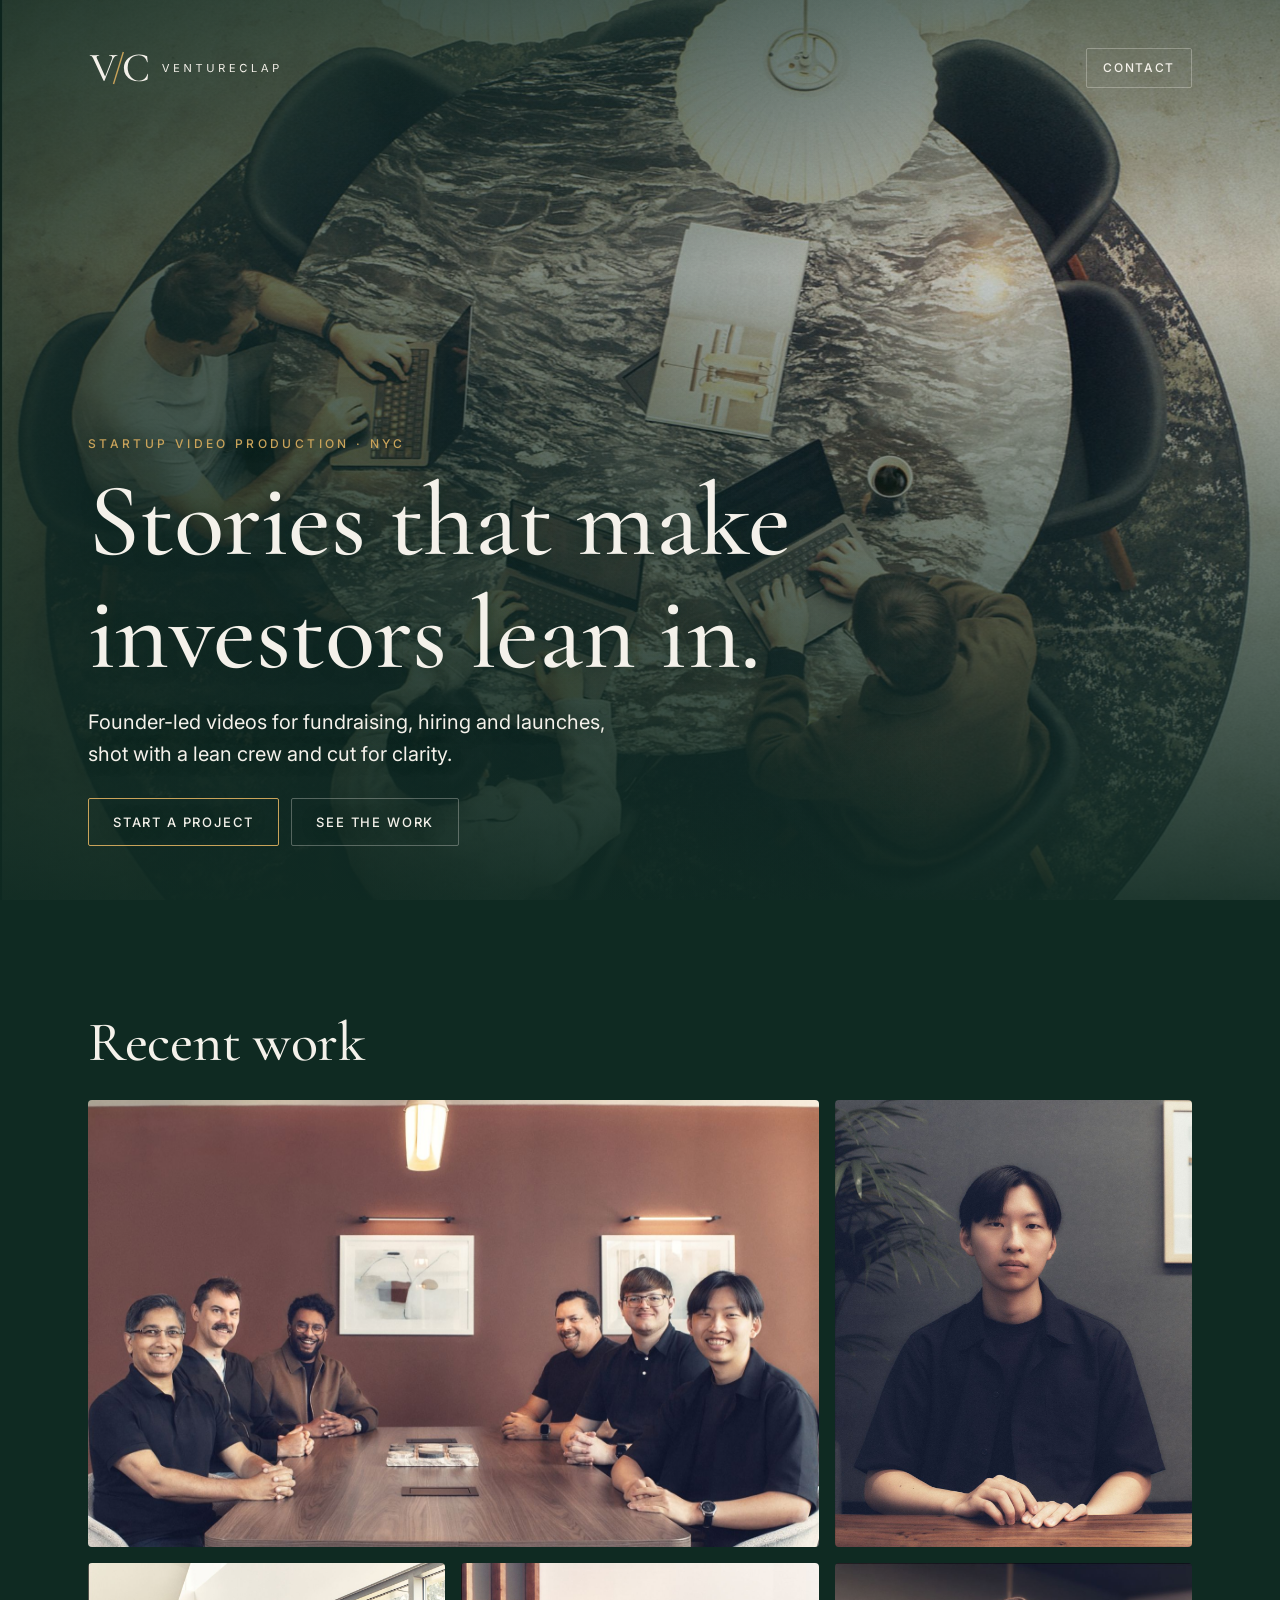
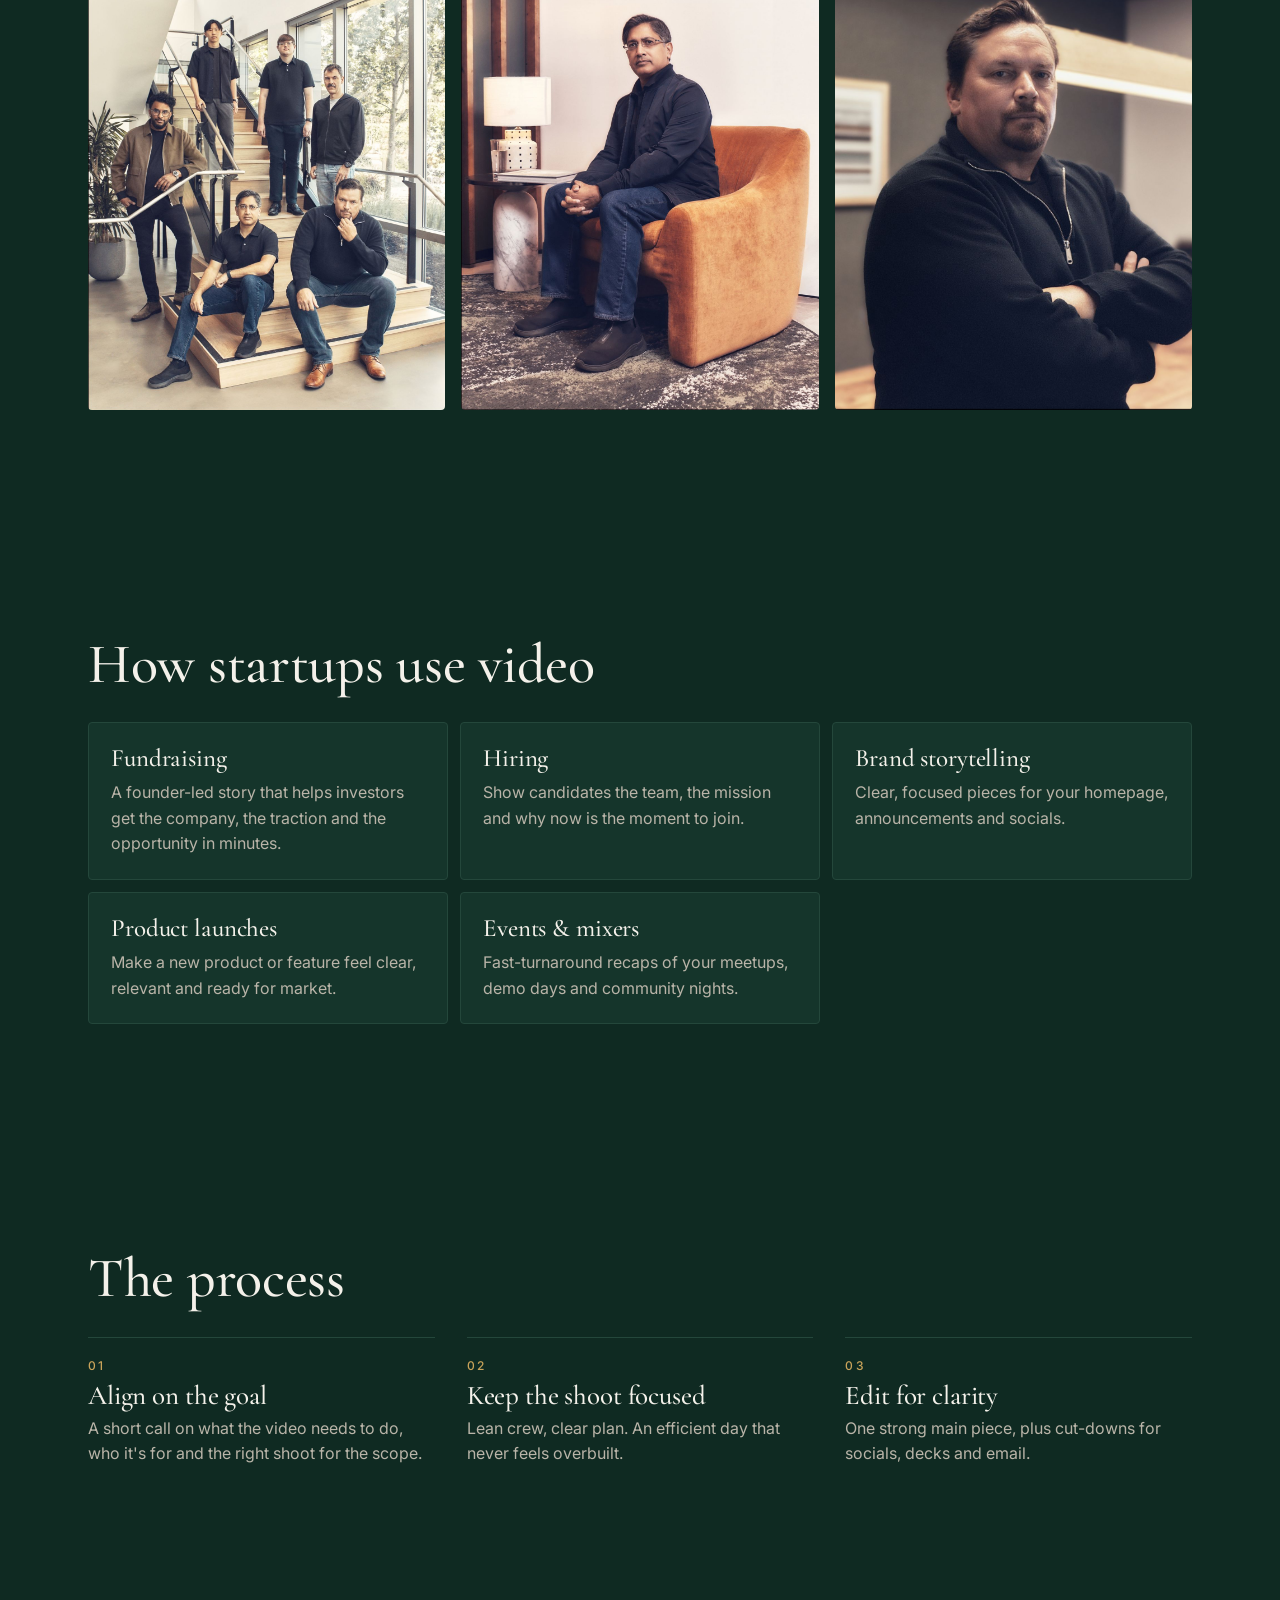
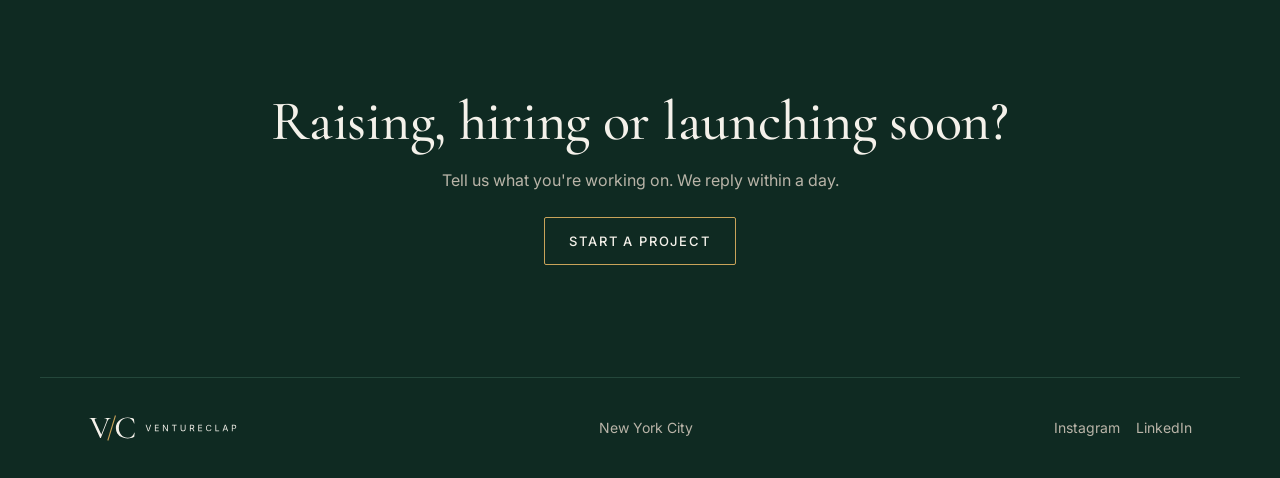
==== index.html @ f648f957 "Fill gallery with five photos in an editorial grid - Web-sized copies (work-01..05, 150-280 KB) from" ====
<!doctype html>
<html lang="en">
<head>
  <meta charset="utf-8">
  <meta name="viewport" content="width=device-width, initial-scale=1, viewport-fit=cover">
  <title>VentureClap | Startup Video Production in NYC</title>
  <!-- EDIT: one-sentence description used by Google and link previews -->
  <meta name="description" content="Lean, founder-led video production for startups: fundraising, hiring, launches and brand stories. Shot in NYC.">
  <meta name="theme-color" content="#0F2A22">

  <!-- Link previews (iMessage, WhatsApp, LinkedIn, X). og:image must be an absolute URL once deployed. -->
  <meta property="og:type" content="website">
  <meta property="og:title" content="VentureClap | Startup Video Production">
  <meta property="og:description" content="Founder-led videos for fundraising, hiring and launches. Shot lean in NYC.">
  <meta property="og:image" content="assets/og.jpg"><!-- EDIT: https://<username>.github.io/<repo>/assets/og.jpg -->
  <meta property="og:image:width" content="1200">
  <meta property="og:image:height" content="630">
  <meta name="twitter:card" content="summary_large_image">

  <link rel="icon" type="image/svg+xml" href="assets/favicon.svg">
  <link rel="icon" type="image/png" sizes="32x32" href="assets/favicon-32.png">
  <link rel="apple-touch-icon" href="assets/apple-touch-icon.png">
  <link rel="preconnect" href="https://fonts.googleapis.com">
  <link rel="preconnect" href="https://fonts.gstatic.com" crossorigin>
  <link href="https://fonts.googleapis.com/css2?family=Cormorant+Garamond:ital,wght@0,500;1,500&family=Inter:wght@400;500&display=swap" rel="stylesheet">
  <link rel="stylesheet" href="styles.css?v=9">
</head>
<body>
  <a class="skip" href="#work">Skip to work</a>

  <!-- HERO: full-bleed photo (assets/hero-1000.jpg for phones, hero-2000.jpg for larger screens) -->
  <header class="hero">
    <img class="hero-img" src="assets/hero-2000.jpg" srcset="assets/hero-1000.jpg 1000w, assets/hero-2000.jpg 2000w" sizes="100vw" width="2000" height="2498" alt="Overhead view of a startup team working around a marble table" fetchpriority="high">
    <div class="hero-shade" aria-hidden="true"></div>

    <nav class="topbar">
      <a class="brand" href="#" aria-label="VentureClap home">
        <img src="assets/logo.svg" alt="VentureClap" class="logo" height="36">
      </a>
      <a class="btn btn-ghost" href="#contact">Contact</a>
    </nav>

    <div class="hero-copy">
      <p class="eyebrow">Startup video production · NYC</p>
      <!-- EDIT: headline + subline -->
      <h1>Stories that make investors lean in.</h1>
      <p class="lede">Founder-led videos for fundraising, hiring and launches, shot with a lean crew and cut for clarity.</p>
      <div class="hero-ctas">
        <a class="btn btn-primary" href="mailto:hello@ventureclap.com?subject=Project%20inquiry">Start a project</a><!-- EDIT: email -->
        <a class="btn btn-ghost" href="#work">See the work</a>
      </div>
    </div>
  </header>

  <main>
    <!-- RECENT WORK: photos only. Add a photo = copy one <button> line and change the filename.
         Add class "wide" to a landscape photo to span two columns on larger screens. -->
    <section id="work" class="section">
      <h2>Recent work</h2>
      <div class="gallery">
        <button class="shot wide"><img src="assets/work-01.jpg" width="1600" height="1284" alt="Startup team seated around a conference table" loading="lazy"></button>
        <button class="shot"><img src="assets/work-02.jpg" width="1277" height="1600" alt="Portrait of a young engineer seated at a desk" loading="lazy"></button>
        <button class="shot"><img src="assets/work-03.jpg" width="1275" height="1600" alt="Team posed on an office staircase" loading="lazy"></button>
        <button class="shot"><img src="assets/work-05.jpg" width="1277" height="1600" alt="Executive seated in an orange armchair" loading="lazy"></button>
        <button class="shot"><img src="assets/work-04.jpg" width="1600" height="1287" alt="Portrait of a founder with arms crossed" loading="lazy"></button>
      </div>
    </section>

    <section class="section">
      <h2>How startups use video</h2>
      <div class="cards">
        <article class="card"><h3>Fundraising</h3><p>A founder-led story that helps investors get the company, the traction and the opportunity in minutes.</p></article>
        <article class="card"><h3>Hiring</h3><p>Show candidates the team, the mission and why now is the moment to join.</p></article>
        <article class="card"><h3>Brand storytelling</h3><p>Clear, focused pieces for your homepage, announcements and socials.</p></article>
        <article class="card"><h3>Product launches</h3><p>Make a new product or feature feel clear, relevant and ready for market.</p></article>
        <article class="card"><h3>Events &amp; mixers</h3><p>Fast-turnaround recaps of your meetups, demo days and community nights.</p></article>
      </div>
    </section>

    <section class="section">
      <h2>The process</h2>
      <ol class="steps">
        <li><h3>Align on the goal</h3><p>A short call on what the video needs to do, who it's for and the right shoot for the scope.</p></li>
        <li><h3>Keep the shoot focused</h3><p>Lean crew, clear plan. An efficient day that never feels overbuilt.</p></li>
        <li><h3>Edit for clarity</h3><p>One strong main piece, plus cut-downs for socials, decks and email.</p></li>
      </ol>
    </section>

    <section id="contact" class="section cta">
      <h2>Raising, hiring or launching soon?</h2>
      <p>Tell us what you're working on. We reply within a day.</p>
      <a class="btn btn-primary" href="mailto:hello@ventureclap.com?subject=Project%20inquiry">Start a project</a><!-- EDIT: email -->
    </section>
  </main>

  <footer class="footer">
    <img src="assets/logo.svg" alt="VentureClap" class="logo logo-sm" height="28">
    <span>New York City</span>
    <!-- EDIT: social links -->
    <span class="social">
      <a href="https://instagram.com/" rel="noopener">Instagram</a>
      <a href="https://linkedin.com/" rel="noopener">LinkedIn</a>
    </span>
  </footer>

  <!-- Lightbox -->
  <div class="lightbox" hidden role="dialog" aria-modal="true" aria-label="Photo viewer">
    <button class="lb-close" aria-label="Close">×</button>
    <button class="lb-prev" aria-label="Previous photo">‹</button>
    <img class="lb-img" alt="">
    <button class="lb-next" aria-label="Next photo">›</button>
  </div>

  <script src="script.js?v=7" defer></script>
</body>
</html>
---- styles.css ----
/* Brand tokens: change these to rebrand */
:root {
  --bg: #0F2A22;         /* forest */
  --surface: #15352B;
  --line: #24473B;
  --text: #F4F1EA;       /* ivory */
  --muted: #B9B4A8;
  --accent: #C9A35A;     /* brass */
  --accent-ink: #0F2A22;
  --black: #0B0B0D;
  --radius: 4px;
  --gutter: 16px;
  --font-head: "Cormorant Garamond", Georgia, "Times New Roman", serif;
  --font-body: "Inter", system-ui, -apple-system, "Segoe UI", sans-serif;
}

*, *::before, *::after { box-sizing: border-box; }
html { scroll-behavior: smooth; }
body {
  margin: 0;
  background: var(--bg);
  color: var(--text);
  font: 400 16px/1.6 var(--font-body);
  -webkit-font-smoothing: antialiased;
  overflow-x: hidden;
}
img { display: block; max-width: 100%; }
h1, h2, h3 { font-family: var(--font-head); font-weight: 500; line-height: 1.08; margin: 0; letter-spacing: -0.005em; }
a { color: inherit; }

.skip { position: absolute; left: -999px; top: 8px; background: var(--accent); color: var(--accent-ink); padding: 8px 12px; z-index: 100; border-radius: 8px; }
.skip:focus { left: 8px; }

/* Buttons */
.btn {
  display: inline-flex; align-items: center; justify-content: center;
  min-height: 48px; padding: 0 24px; border-radius: 2px;
  font-weight: 500; font-size: 13px; letter-spacing: .14em; text-transform: uppercase; text-decoration: none; transition: transform .15s, background .2s, color .2s;
}
.btn:active { transform: scale(.97); }
.btn-primary { border: 1px solid var(--accent); color: var(--text); }
.btn-primary:hover { background: var(--accent); color: var(--accent-ink); }
.btn-ghost { border: 1px solid rgba(244,241,234,.3); color: var(--text); }
.btn-ghost:hover { background: rgba(244,241,234,.08); }

/* Logo */
.logo { height: 36px; width: auto; }
.logo-sm { height: 28px; }

/* Hero: full-bleed photo */
.hero {
  position: relative; min-height: 100vh; min-height: 100svh;
  display: flex; flex-direction: column; justify-content: space-between; gap: 40px;
  padding: max(var(--gutter), env(safe-area-inset-top)) var(--gutter) clamp(32px, 6svh, 72px);
  /* Fallback if hero.jpg is missing */
  background: radial-gradient(120% 80% at 70% 20%, #1d4a3b 0%, #12302700 60%), var(--bg);
  isolation: isolate;
}
.hero-img { position: absolute; inset: 0; width: 100%; height: 100%; object-fit: cover; object-position: center; z-index: -2; }
.hero-shade {
  position: absolute; inset: 0; z-index: -1;
  background:
    linear-gradient(90deg, rgba(15,42,34,.7) 0%, rgba(15,42,34,.35) 45%, rgba(15,42,34,0) 75%),
    linear-gradient(180deg, rgba(15,42,34,.6) 0%, rgba(15,42,34,.15) 30%, rgba(15,42,34,.55) 60%, rgba(15,42,34,.92) 100%);
}
.hero-copy { text-shadow: 0 1px 14px rgba(15,42,34,.7); }
/* Hero content lines up with the 1200px column used by the sections below */
.topbar, .hero-copy { width: 100%; max-width: calc(1200px - 2 * var(--gutter)); margin-inline: auto; }
.topbar { display: flex; align-items: center; justify-content: space-between; gap: 12px; }
.topbar .btn { min-height: 40px; padding: 0 16px; font-size: 12px; }
.brand { display: flex; align-items: center; gap: 10px; text-decoration: none; }
.eyebrow { text-transform: uppercase; letter-spacing: .28em; font-size: 12px; font-weight: 500; color: var(--accent); margin: 0 0 12px; }
/* Sized by width AND height so short landscape screens don't get a giant headline */
.hero h1 { font-size: clamp(40px, min(12vw, 12svh), 104px); max-width: 9.5em; }
.lede { font-size: clamp(16px, 2.4vw, 20px); color: var(--text); margin: 16px 0 28px; max-width: 560px; }

/* Phones held sideways and other short screens */
@media (max-height: 520px) and (orientation: landscape) {
  .hero { gap: 24px; }
  .lede { margin: 10px 0 18px; max-width: 480px; }
  .btn { min-height: 44px; }
}
.hero-ctas { display: flex; flex-wrap: wrap; gap: 12px; }

/* Sections */
.section { padding: 72px var(--gutter); max-width: 1200px; margin: 0 auto; }
.section h2 { font-size: clamp(34px, 7vw, 56px); margin-bottom: 28px; }

/* Gallery: editorial grid. Phones show photos at their own shape; wider screens
   crop to tidy rows (portrait tiles 4:5, .wide tiles span two columns at 8:5). */
.gallery { display: grid; grid-template-columns: 1fr; gap: 12px; }
.shot {
  position: relative; display: block; width: 100%; margin: 0; padding: 0; border: 0; cursor: zoom-in;
  background: var(--surface); border-radius: var(--radius); overflow: hidden;
}
.shot img { width: 100%; height: auto; transition: transform .6s ease; }
.shot:hover img { transform: scale(1.03); }
.shot:focus-visible { outline: 2px solid var(--accent); outline-offset: 2px; }
/* Placeholder tile when the photo file is not there yet */
.shot.missing { aspect-ratio: 4 / 5; background: linear-gradient(135deg, #1b4236, var(--surface) 60%); cursor: default; }
.shot.missing img { display: none; }

/* Cards */
.cards { display: grid; gap: 12px; grid-template-columns: 1fr; }
.card { background: var(--surface); border: 1px solid var(--line); border-radius: var(--radius); padding: 22px; }
.card h3 { font-size: 25px; margin-bottom: 8px; }
.card p, .steps p { color: var(--muted); margin: 0; }

/* Steps */
.steps { list-style: none; padding: 0; margin: 0; display: grid; gap: 12px; counter-reset: step; }
.steps li { counter-increment: step; border-top: 1px solid var(--line); padding: 20px 0 0; }
.steps li::before { content: "0" counter(step); display: block; font: 500 12px var(--font-body); letter-spacing: .2em; color: var(--accent); margin-bottom: 8px; }
.steps h3 { font-size: 27px; margin-bottom: 6px; }

/* CTA */
.cta { text-align: center; }
.cta p { color: var(--muted); margin: -12px 0 24px; }

/* Footer */
.footer {
  display: flex; flex-wrap: wrap; gap: 12px 24px; align-items: center; justify-content: space-between;
  padding: 28px var(--gutter) max(28px, env(safe-area-inset-bottom)); border-top: 1px solid var(--line);
  color: var(--muted); font-size: 14px; max-width: 1200px; margin: 0 auto;
}
.social { display: flex; gap: 16px; }
.social a { text-decoration: none; min-height: 44px; display: inline-flex; align-items: center; }
.social a:hover { color: var(--text); }

/* Lightbox */
.lightbox {
  position: fixed; inset: 0; z-index: 50; background: rgba(8,8,10,.95);
  display: flex; align-items: center; justify-content: center; padding: 56px 8px;
  touch-action: pan-y;
}
.lightbox[hidden] { display: none; }
.lb-img { max-width: 100%; max-height: 100%; object-fit: contain; border-radius: 8px; user-select: none; }
.lightbox button {
  position: absolute; width: 48px; height: 48px; border: 0; border-radius: 50%;
  background: rgba(255,255,255,.1); color: #fff; font-size: 28px; line-height: 1; cursor: pointer;
}
.lightbox button:hover { background: rgba(255,255,255,.2); }
.lb-close { top: 12px; right: 12px; }
.lb-prev { left: 12px; top: 50%; transform: translateY(-50%); }
.lb-next { right: 12px; top: 50%; transform: translateY(-50%); }
@media (max-width: 599px) { .lb-prev, .lb-next { display: none; } } /* swipe on phones */

/* Tablet / desktop */
@media (min-width: 600px) {
  :root { --gutter: 32px; }
  .gallery { grid-template-columns: repeat(2, 1fr); }
  .shot { aspect-ratio: 4 / 5; }
  .shot.wide { grid-column: span 2; aspect-ratio: 8 / 5; }
  .shot img { height: 100%; object-fit: cover; }
  .cards { grid-template-columns: repeat(2, 1fr); }
}
@media (min-width: 960px) {
  :root { --gutter: 48px; }
  .gallery { grid-template-columns: repeat(3, 1fr); gap: 16px; }
  /* Wide tiles take their height from the portrait next to them, so rows line up exactly */
  .shot.wide { aspect-ratio: auto; }
  .shot.wide img { position: absolute; inset: 0; }
  .cards { grid-template-columns: repeat(3, 1fr); }
  .steps { grid-template-columns: repeat(3, 1fr); gap: 32px; }
  .section { padding: 112px var(--gutter); }
}

@media (prefers-reduced-motion: reduce) {
  html { scroll-behavior: auto; }
  * { transition: none !important; }
}
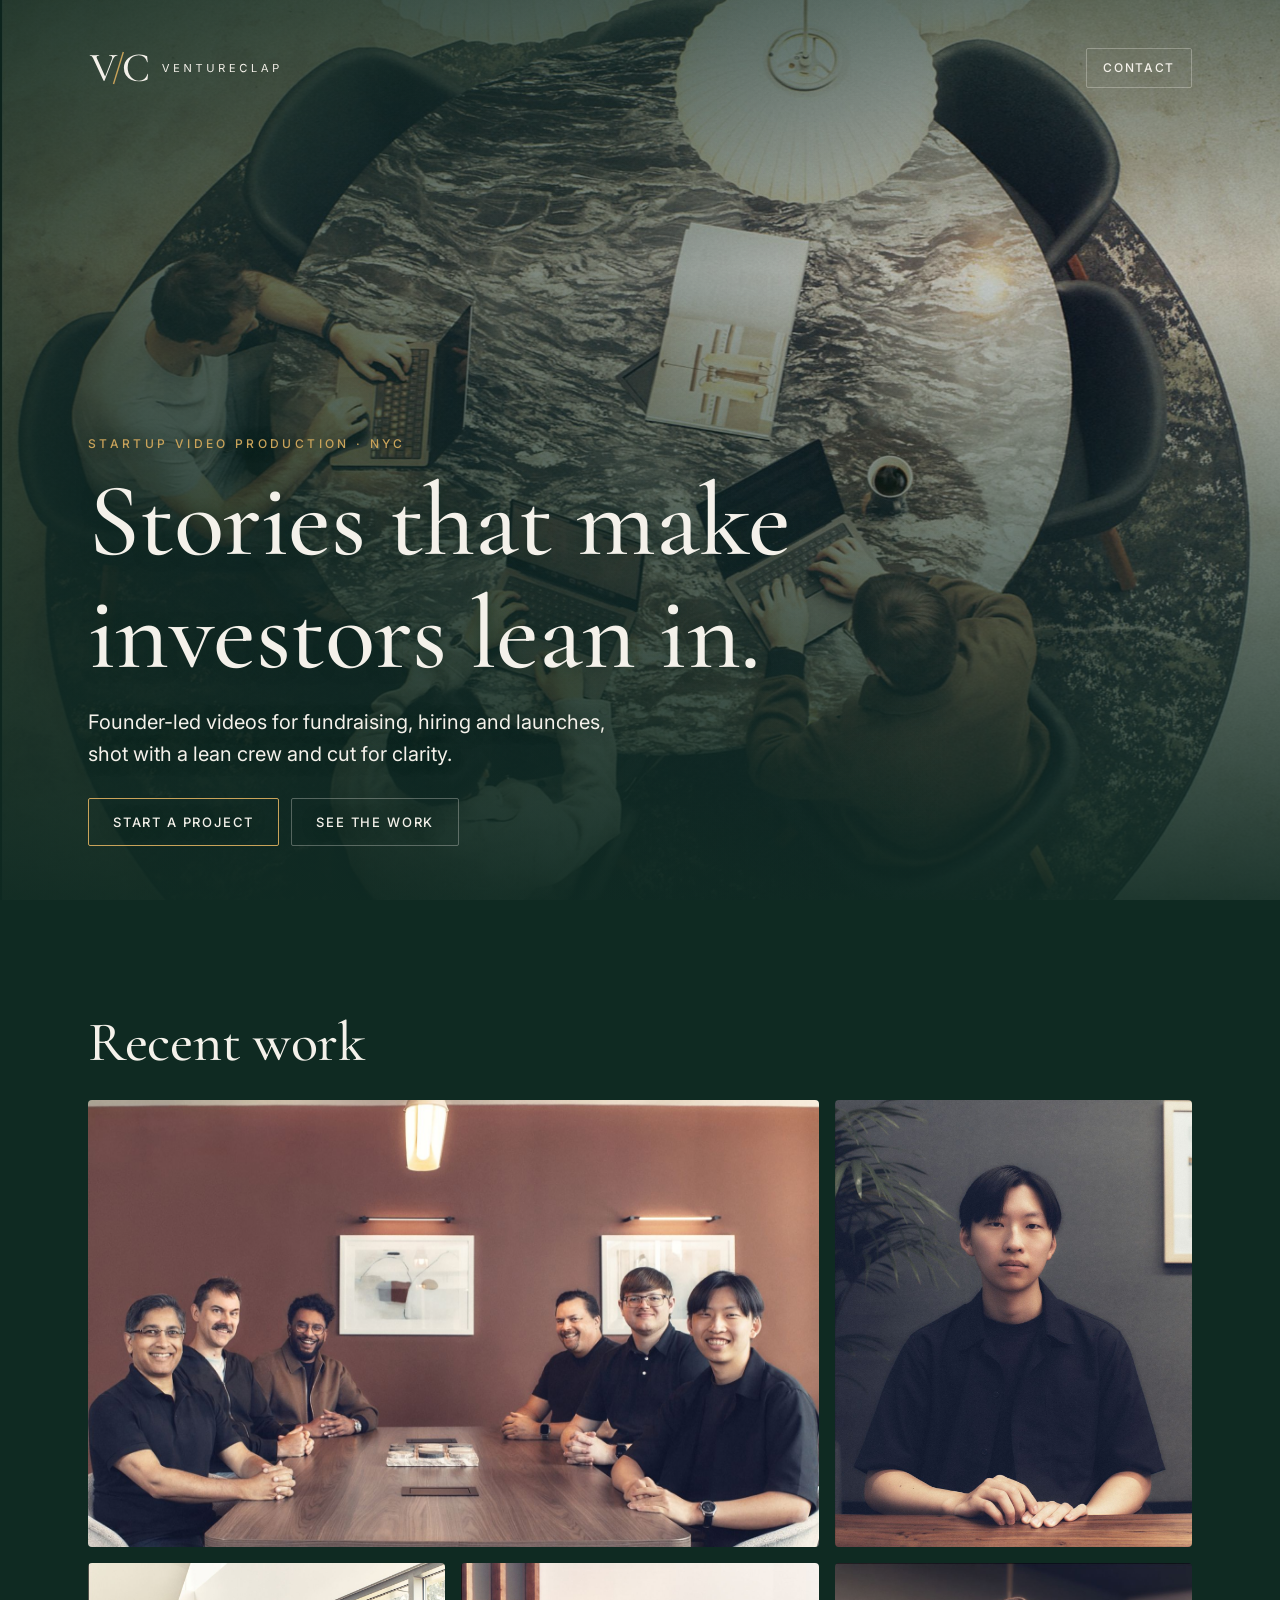
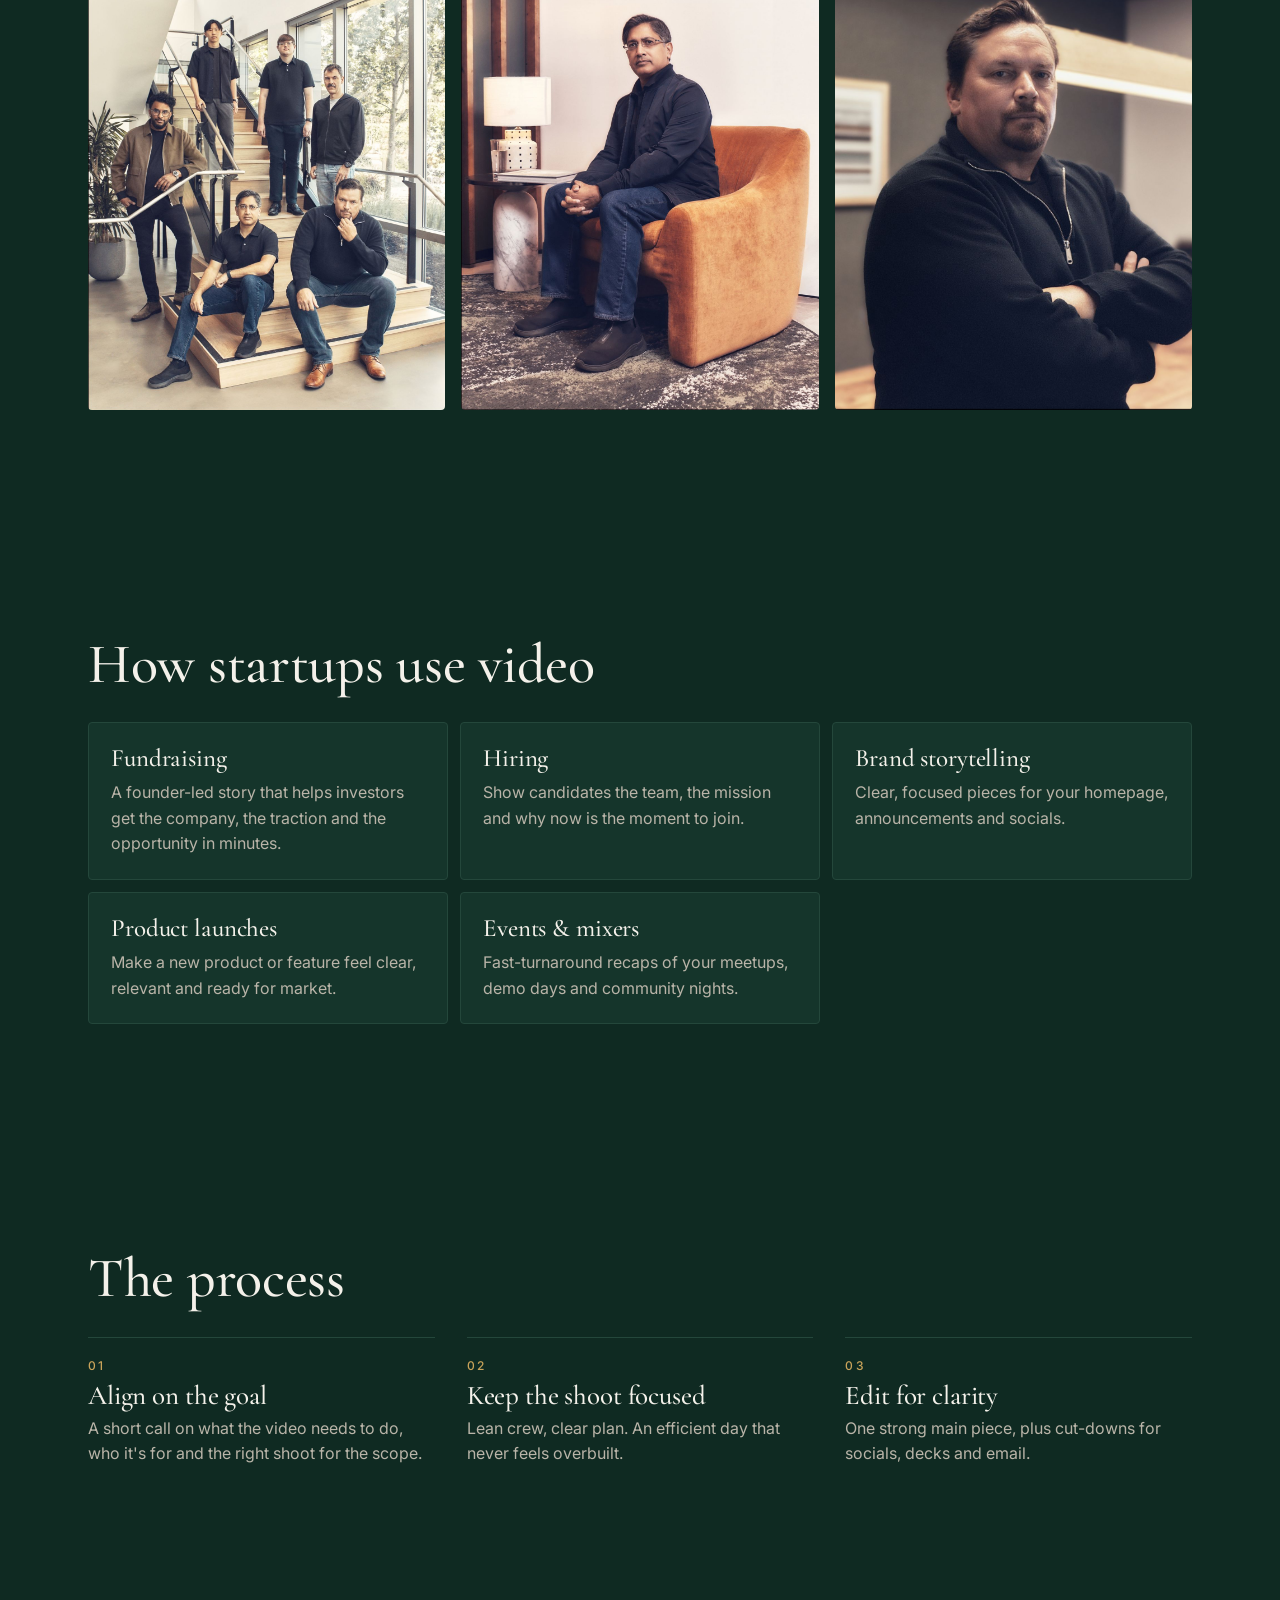
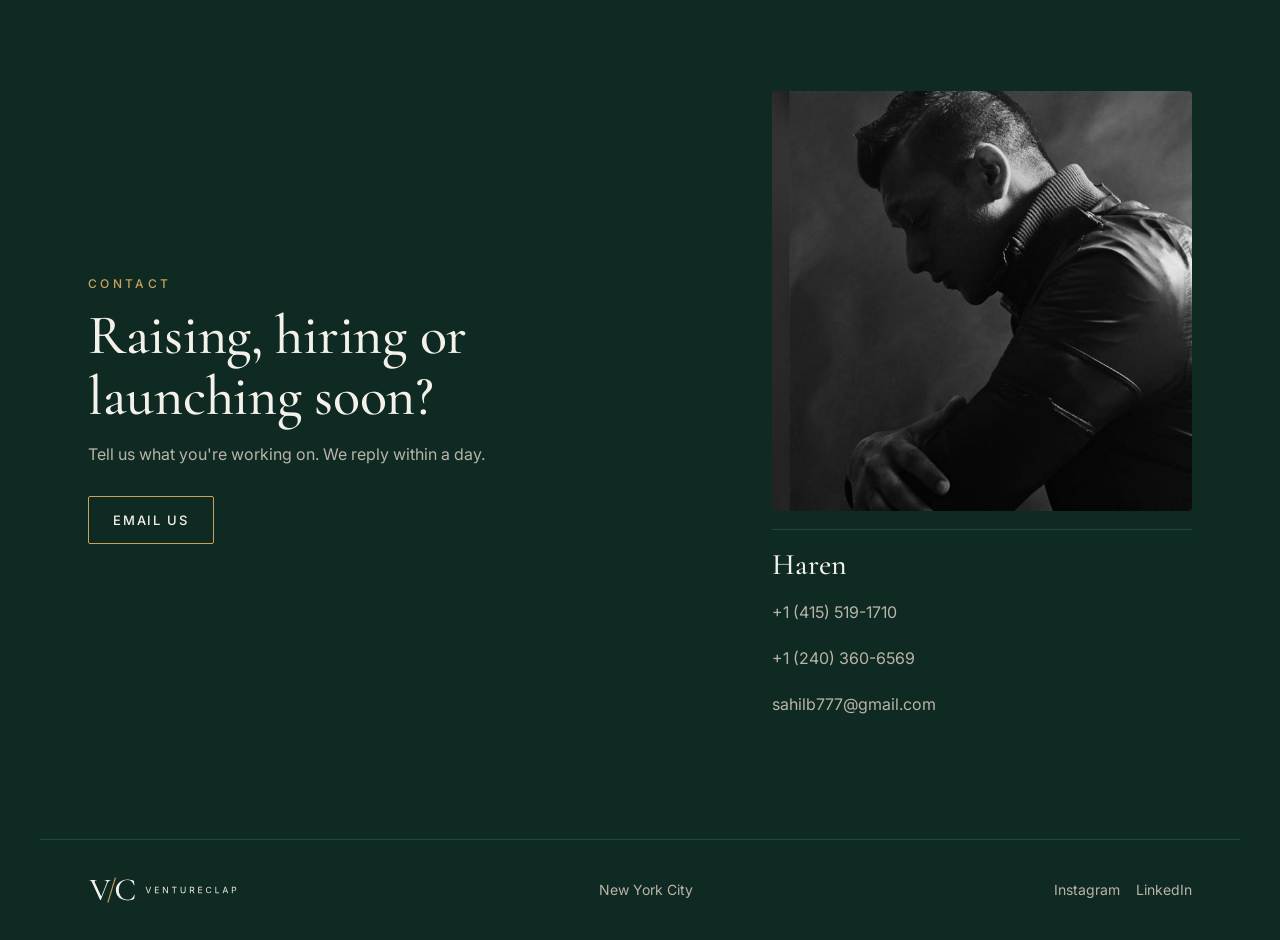
==== commit d8e1f18d: "Contact section: Haren's portrait, phone numbers and email Co-Authored-By: Claude Opus 5.5 <noreply@" ====
--- a/index.html
+++ b/index.html
@@ -23,7 +23,7 @@
   <link rel="preconnect" href="https://fonts.googleapis.com">
   <link rel="preconnect" href="https://fonts.gstatic.com" crossorigin>
   <link href="https://fonts.googleapis.com/css2?family=Cormorant+Garamond:ital,wght@0,500;1,500&family=Inter:wght@400;500&display=swap" rel="stylesheet">
-  <link rel="stylesheet" href="styles.css?v=9">
+  <link rel="stylesheet" href="styles.css?v=11">
 </head>
 <body>
   <a class="skip" href="#work">Skip to work</a>
@@ -46,7 +46,7 @@
       <h1>Stories that make investors lean in.</h1>
       <p class="lede">Founder-led videos for fundraising, hiring and launches, shot with a lean crew and cut for clarity.</p>
       <div class="hero-ctas">
-        <a class="btn btn-primary" href="mailto:hello@ventureclap.com?subject=Project%20inquiry">Start a project</a><!-- EDIT: email -->
+        <a class="btn btn-primary" href="#contact">Start a project</a>
         <a class="btn btn-ghost" href="#work">See the work</a>
       </div>
     </div>
@@ -86,10 +86,22 @@
       </ol>
     </section>
 
-    <section id="contact" class="section cta">
-      <h2>Raising, hiring or launching soon?</h2>
-      <p>Tell us what you're working on. We reply within a day.</p>
-      <a class="btn btn-primary" href="mailto:hello@ventureclap.com?subject=Project%20inquiry">Start a project</a><!-- EDIT: email -->
+    <section id="contact" class="section contact">
+      <div class="contact-copy">
+        <p class="eyebrow">Contact</p>
+        <h2>Raising, hiring or launching soon?</h2>
+        <p>Tell us what you're working on. We reply within a day.</p>
+        <a class="btn btn-primary" href="mailto:sahilb777@gmail.com?subject=VentureClap%20project%20inquiry">Email us</a>
+      </div>
+      <figure class="contact-card">
+        <img src="assets/haren.jpg" width="640" height="641" alt="Black and white portrait of Haren" loading="lazy">
+        <figcaption>
+          <span class="contact-name">Haren</span>
+          <a href="tel:+14155191710">+1 (415) 519-1710</a>
+          <a href="tel:+12403606569">+1 (240) 360-6569</a>
+          <a href="mailto:sahilb777@gmail.com?subject=VentureClap%20project%20inquiry">sahilb777@gmail.com</a>
+        </figcaption>
+      </figure>
     </section>
   </main>
 
--- a/styles.css
+++ b/styles.css
@@ -112,9 +112,15 @@
 .steps li::before { content: "0" counter(step); display: block; font: 500 12px var(--font-body); letter-spacing: .2em; color: var(--accent); margin-bottom: 8px; }
 .steps h3 { font-size: 27px; margin-bottom: 6px; }
 
-/* CTA */
-.cta { text-align: center; }
-.cta p { color: var(--muted); margin: -12px 0 24px; }
+/* Contact */
+.contact { display: grid; gap: 40px; align-items: center; }
+.contact-copy > p:not(.eyebrow) { color: var(--muted); margin: -12px 0 28px; max-width: 420px; }
+.contact-card { margin: 0; max-width: 420px; width: 100%; }
+.contact-card img { width: 100%; height: auto; aspect-ratio: 1; object-fit: cover; border-radius: var(--radius); }
+.contact-card figcaption { display: flex; flex-direction: column; gap: 2px; padding-top: 18px; border-top: 1px solid var(--line); margin-top: 18px; }
+.contact-name { font: 500 30px/1.1 var(--font-head); margin-bottom: 8px; }
+.contact-card a { color: var(--muted); text-decoration: none; min-height: 44px; display: inline-flex; align-items: center; font-size: 16px; }
+.contact-card a:hover { color: var(--accent); }
 
 /* Footer */
 .footer {
@@ -161,6 +167,8 @@
   .shot.wide img { position: absolute; inset: 0; }
   .cards { grid-template-columns: repeat(3, 1fr); }
   .steps { grid-template-columns: repeat(3, 1fr); gap: 32px; }
+  .contact { grid-template-columns: 1.2fr 1fr; gap: 64px; }
+  .contact-card { justify-self: end; }
   .section { padding: 112px var(--gutter); }
 }
 
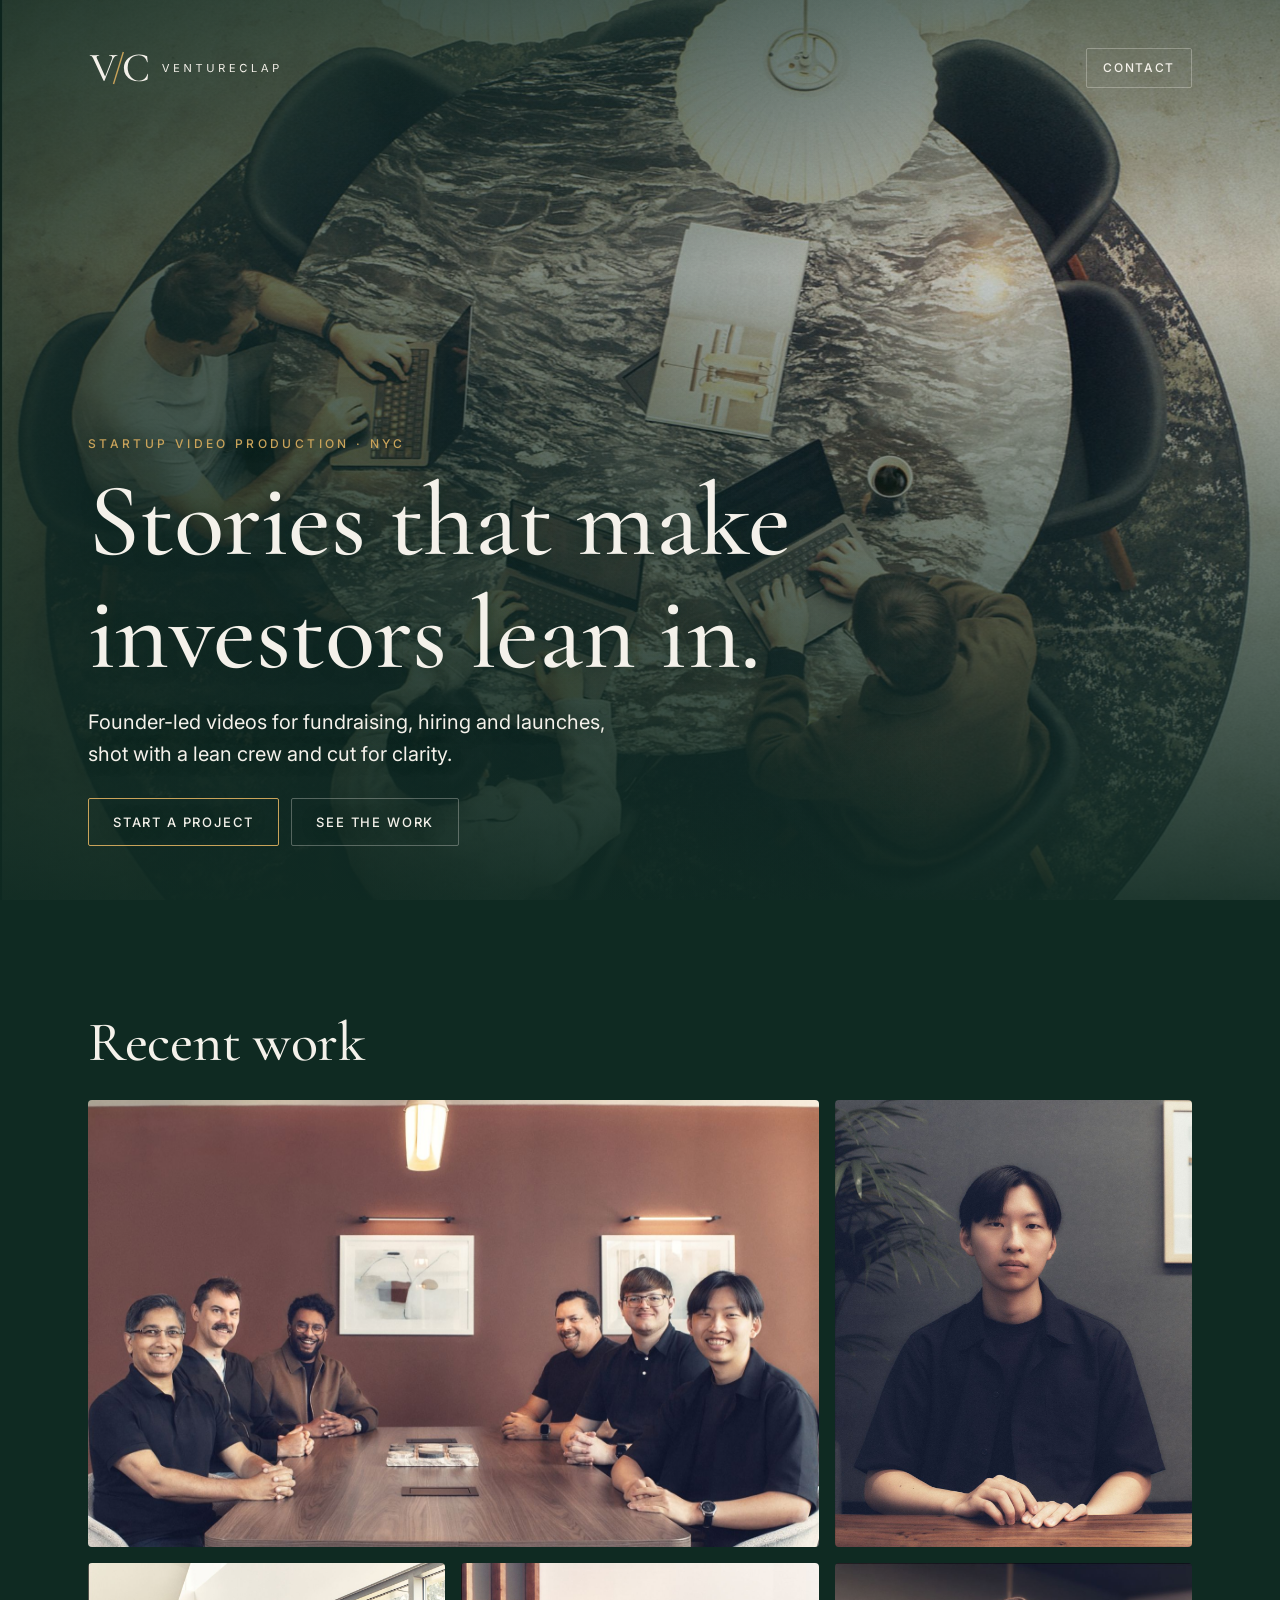
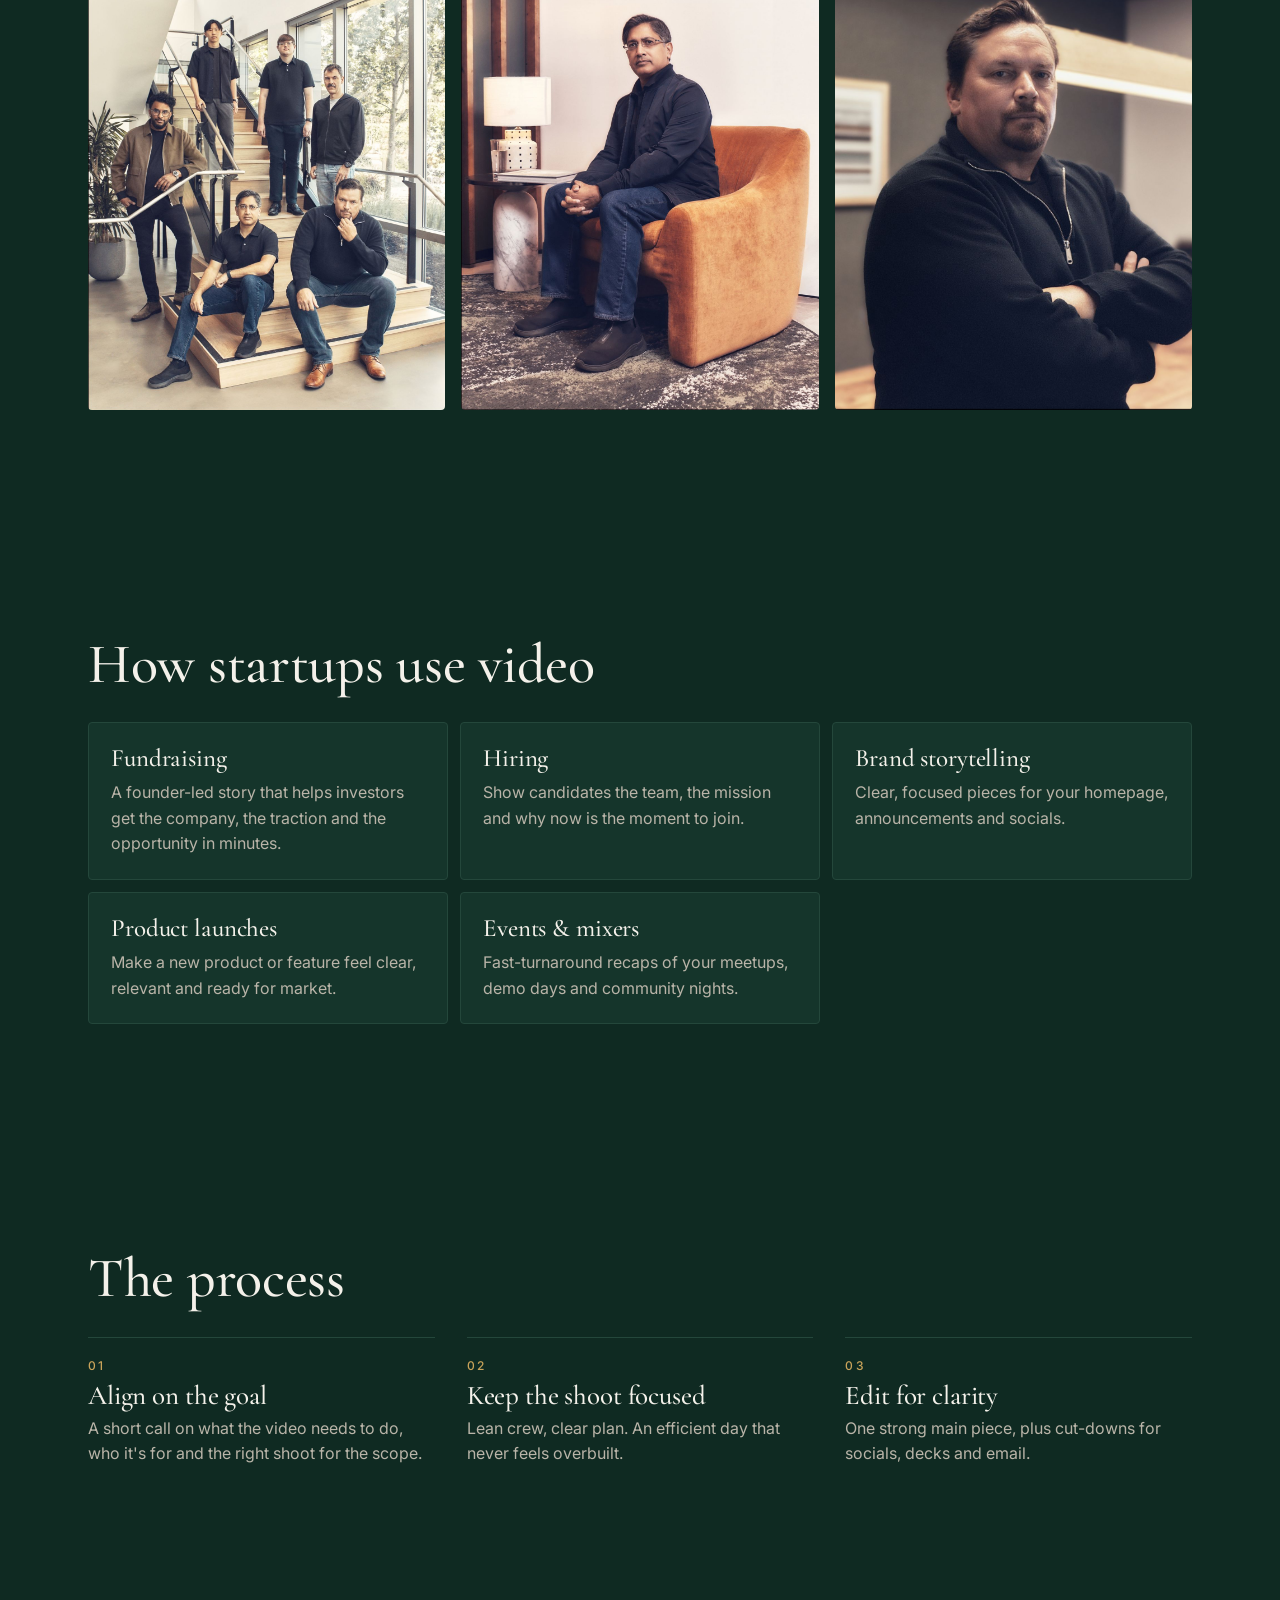
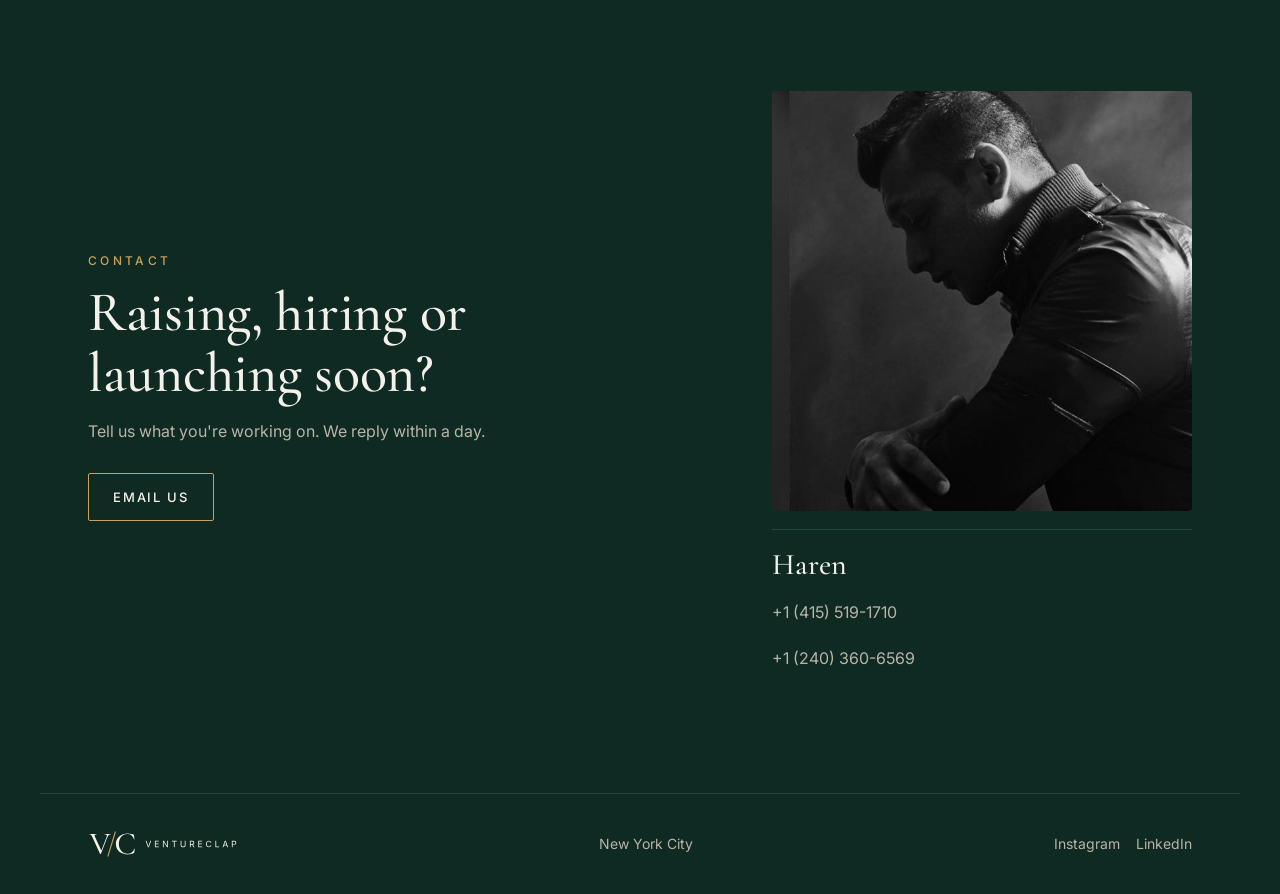
==== commit eaef70c6: "Contact card: remove email address under Haren's photo Co-Authored-By: Claude Opus 5.5 <noreply@anth" ====
--- a/index.html
+++ b/index.html
@@ -99,7 +99,6 @@
           <span class="contact-name">Haren</span>
           <a href="tel:+14155191710">+1 (415) 519-1710</a>
           <a href="tel:+12403606569">+1 (240) 360-6569</a>
-          <a href="mailto:sahilb777@gmail.com?subject=VentureClap%20project%20inquiry">sahilb777@gmail.com</a>
         </figcaption>
       </figure>
     </section>
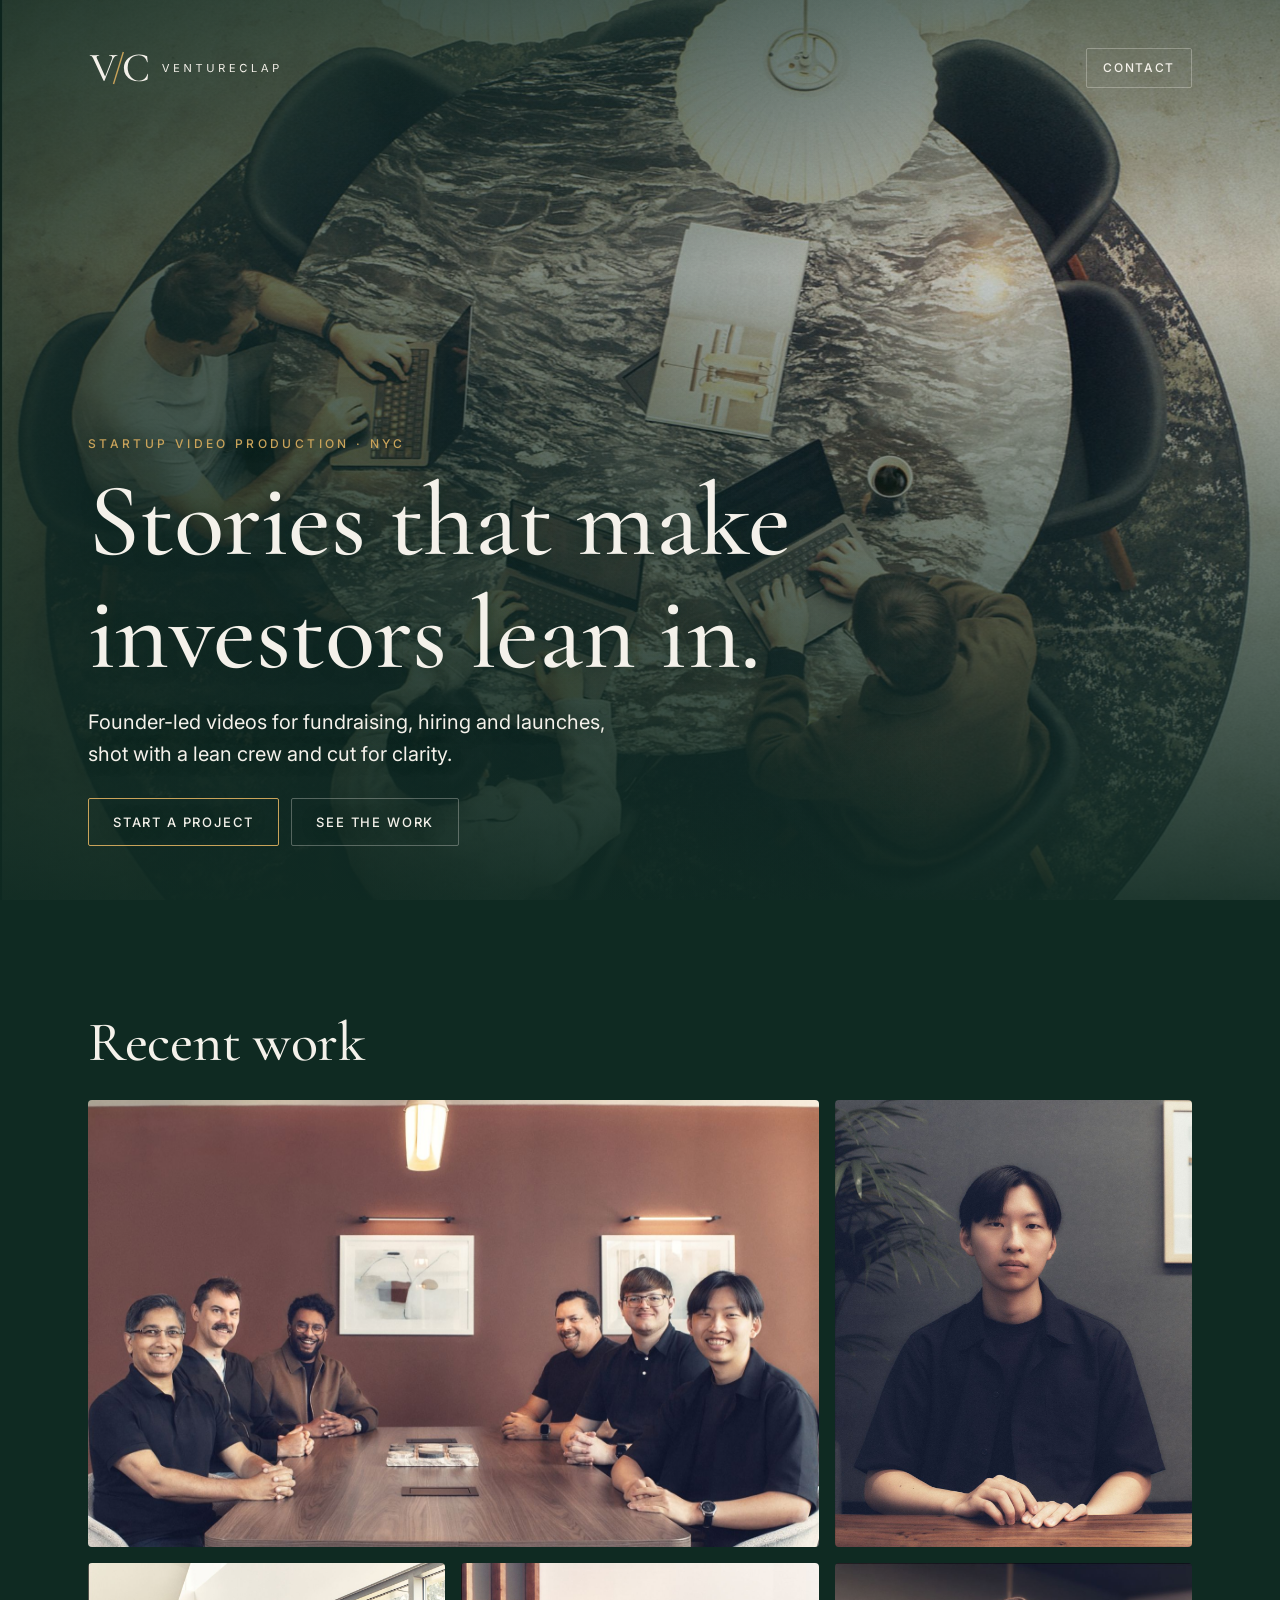
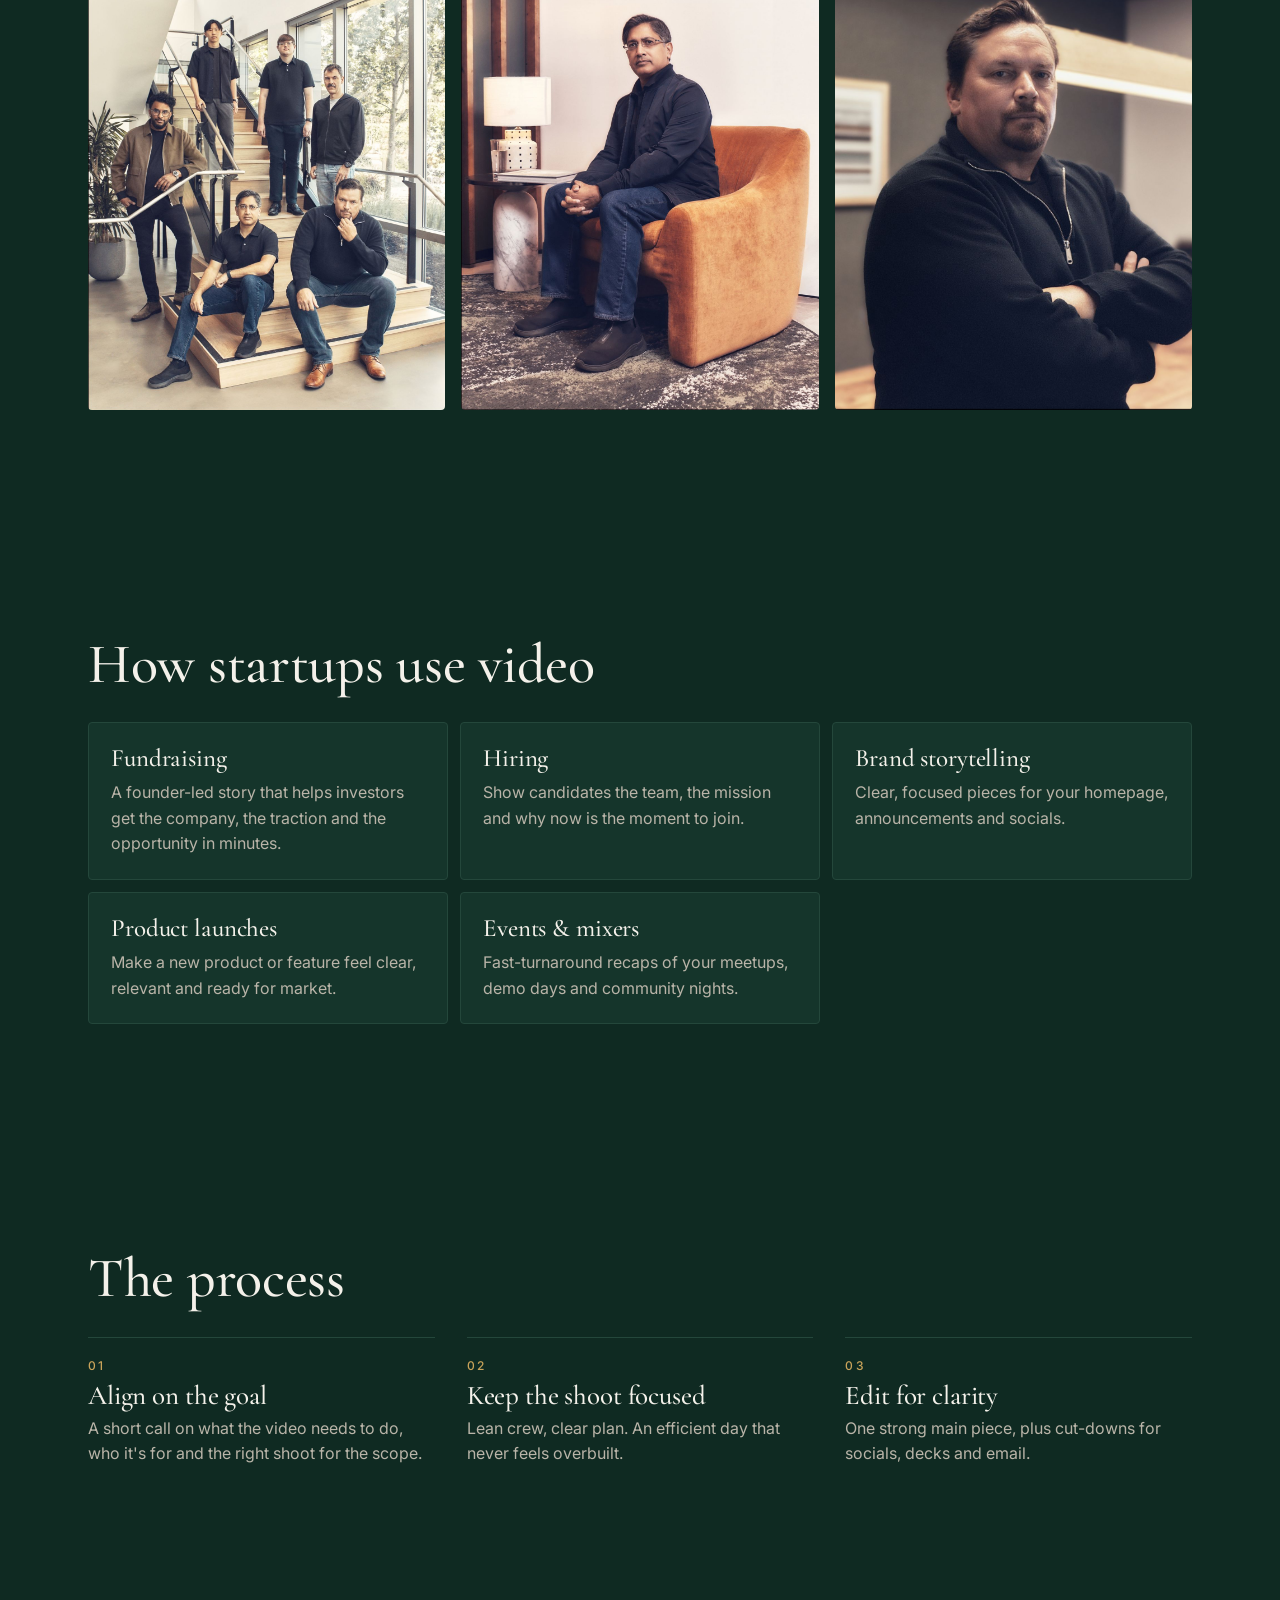
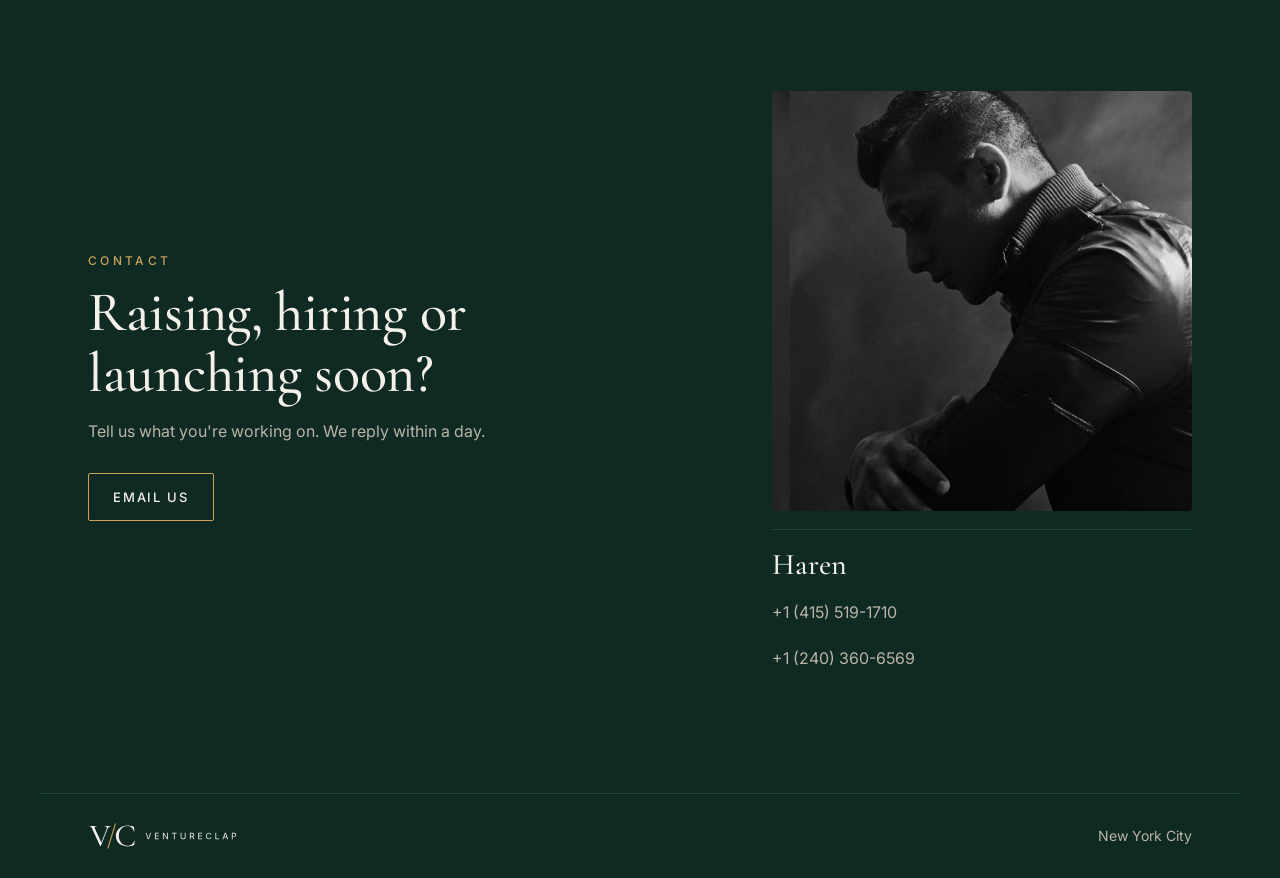
==== commit 3bd269a9: "Footer: remove Instagram and LinkedIn links Co-Authored-By: Claude Opus 5.5 <noreply@anthropic.com>" ====
--- a/index.html
+++ b/index.html
@@ -107,11 +107,6 @@
   <footer class="footer">
     <img src="assets/logo.svg" alt="VentureClap" class="logo logo-sm" height="28">
     <span>New York City</span>
-    <!-- EDIT: social links -->
-    <span class="social">
-      <a href="https://instagram.com/" rel="noopener">Instagram</a>
-      <a href="https://linkedin.com/" rel="noopener">LinkedIn</a>
-    </span>
   </footer>
 
   <!-- Lightbox -->
--- a/styles.css
+++ b/styles.css
@@ -128,9 +128,6 @@
   padding: 28px var(--gutter) max(28px, env(safe-area-inset-bottom)); border-top: 1px solid var(--line);
   color: var(--muted); font-size: 14px; max-width: 1200px; margin: 0 auto;
 }
-.social { display: flex; gap: 16px; }
-.social a { text-decoration: none; min-height: 44px; display: inline-flex; align-items: center; }
-.social a:hover { color: var(--text); }
 
 /* Lightbox */
 .lightbox {
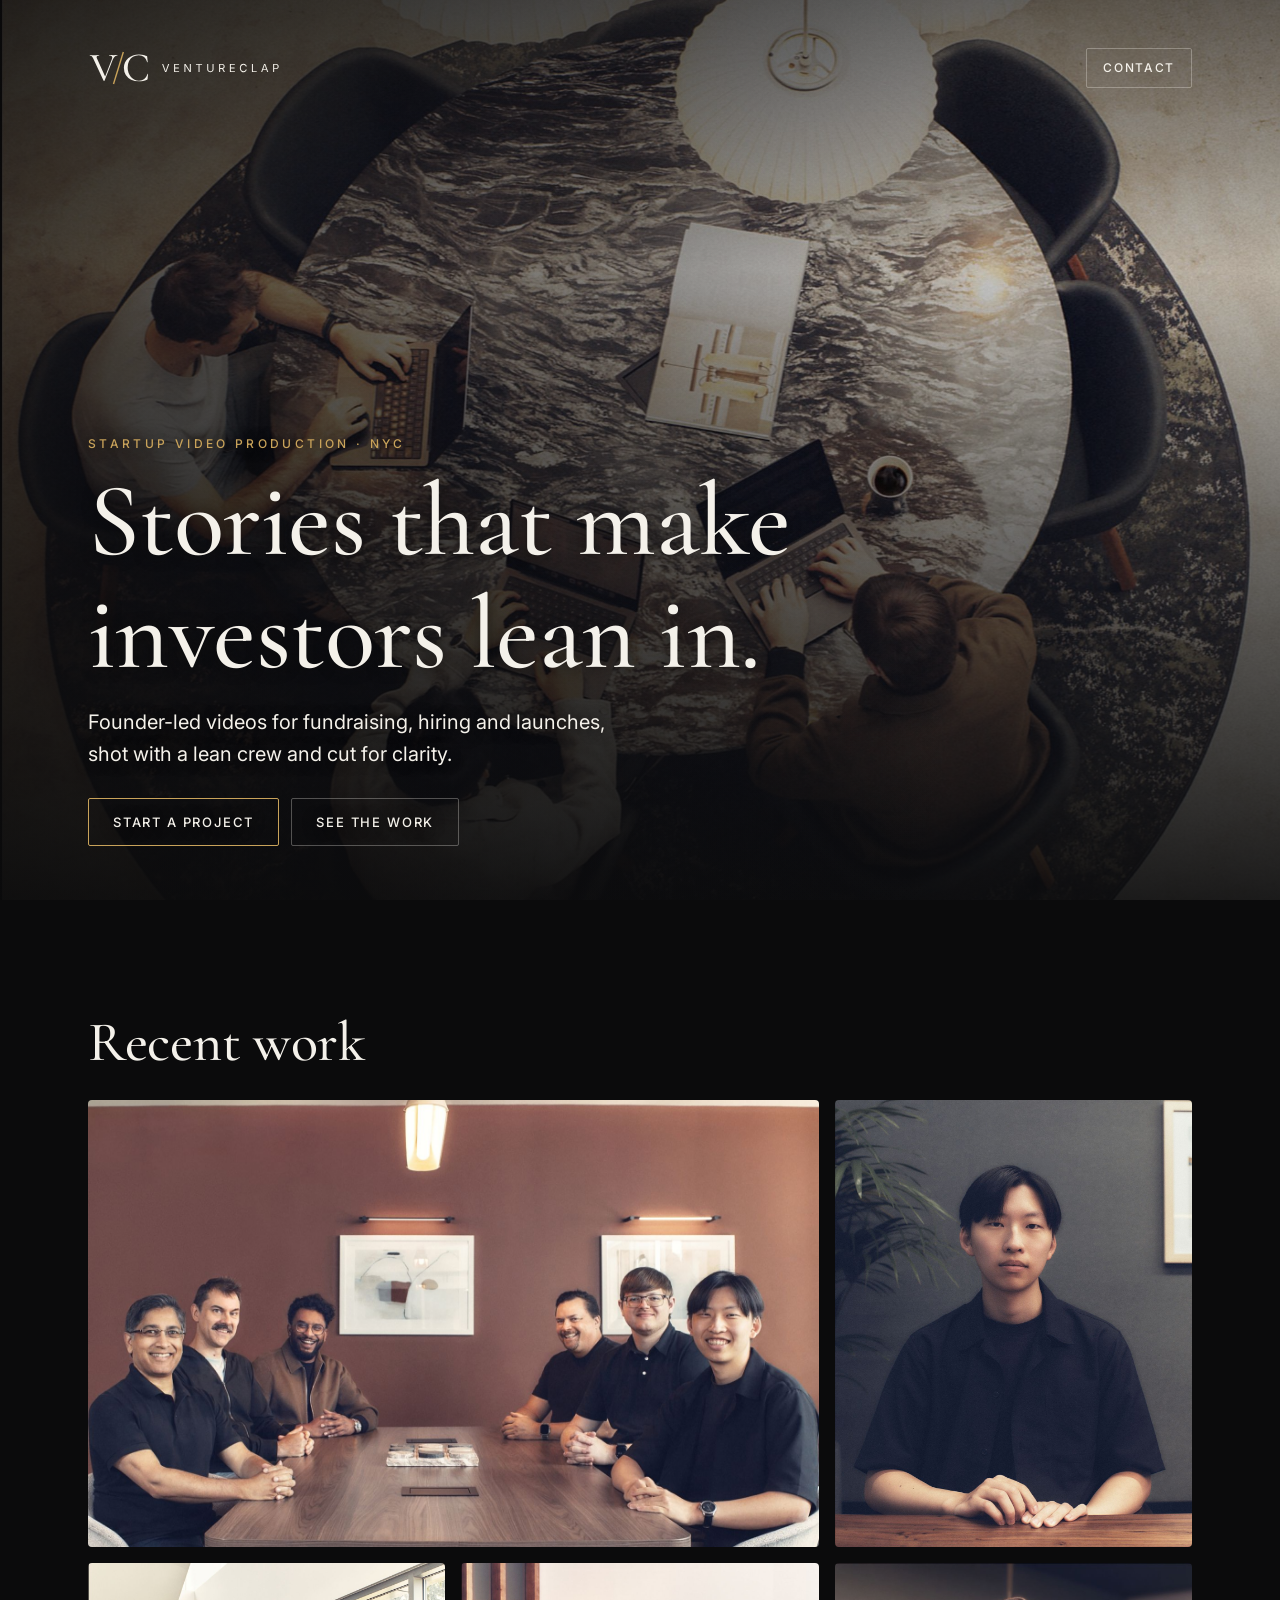
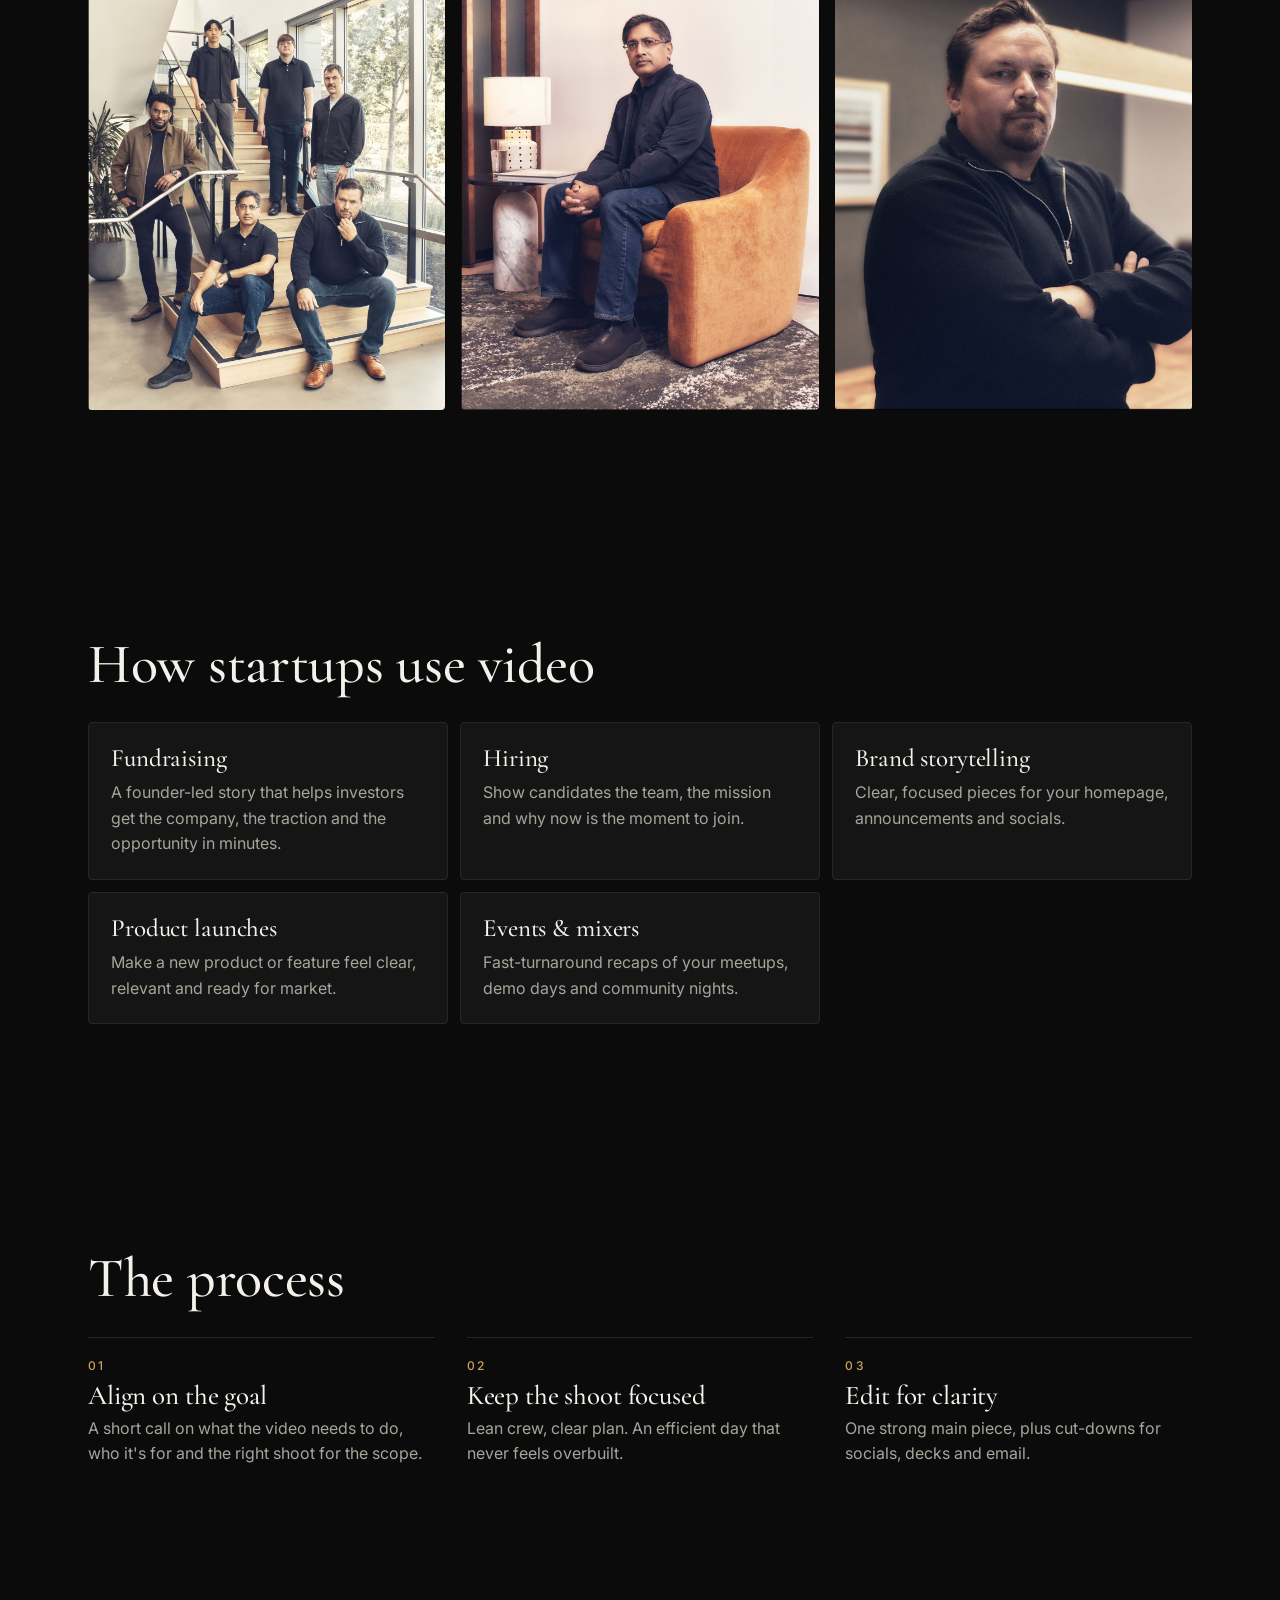
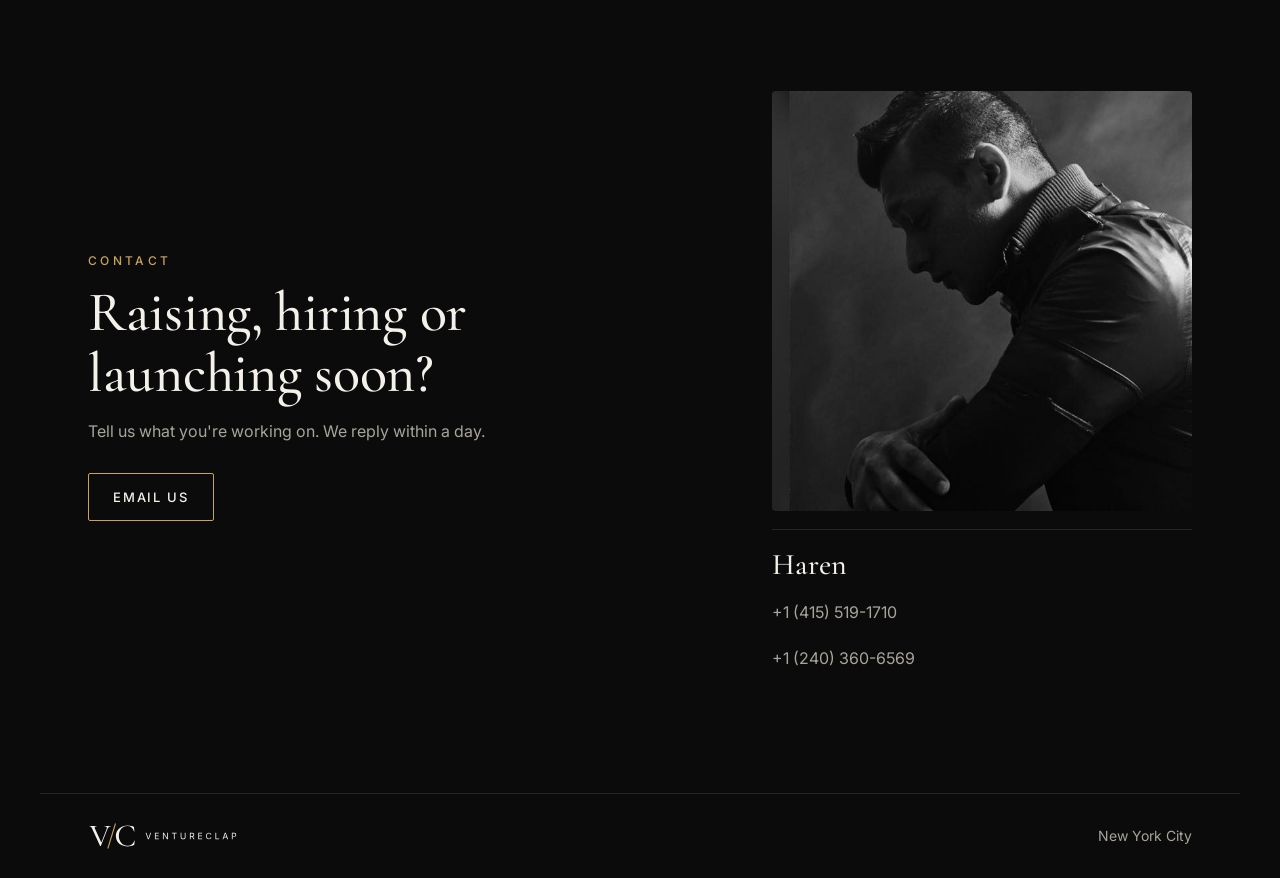
==== commit ea259768: "Swap forest green for near-black to let photos lead - Page, panels and hero fade are now neutral ink" ====
--- a/index.html
+++ b/index.html
@@ -6,13 +6,14 @@
   <title>VentureClap | Startup Video Production in NYC</title>
   <!-- EDIT: one-sentence description used by Google and link previews -->
   <meta name="description" content="Lean, founder-led video production for startups: fundraising, hiring, launches and brand stories. Shot in NYC.">
-  <meta name="theme-color" content="#0F2A22">
+  <meta name="theme-color" content="#0B0B0C">
 
-  <!-- Link previews (iMessage, WhatsApp, LinkedIn, X). og:image must be an absolute URL once deployed. -->
+  <!-- Link previews (iMessage, WhatsApp, LinkedIn, X). og:image must be an absolute URL. -->
   <meta property="og:type" content="website">
   <meta property="og:title" content="VentureClap | Startup Video Production">
   <meta property="og:description" content="Founder-led videos for fundraising, hiring and launches. Shot lean in NYC.">
-  <meta property="og:image" content="assets/og.jpg"><!-- EDIT: https://<username>.github.io/<repo>/assets/og.jpg -->
+  <meta property="og:url" content="https://aimindset-sahilb07.github.io/ventureclap/">
+  <meta property="og:image" content="https://aimindset-sahilb07.github.io/ventureclap/assets/og.jpg">
   <meta property="og:image:width" content="1200">
   <meta property="og:image:height" content="630">
   <meta name="twitter:card" content="summary_large_image">
@@ -23,7 +24,7 @@
   <link rel="preconnect" href="https://fonts.googleapis.com">
   <link rel="preconnect" href="https://fonts.gstatic.com" crossorigin>
   <link href="https://fonts.googleapis.com/css2?family=Cormorant+Garamond:ital,wght@0,500;1,500&family=Inter:wght@400;500&display=swap" rel="stylesheet">
-  <link rel="stylesheet" href="styles.css?v=11">
+  <link rel="stylesheet" href="styles.css?v=12">
 </head>
 <body>
   <a class="skip" href="#work">Skip to work</a>
--- a/styles.css
+++ b/styles.css
@@ -1,13 +1,12 @@
 /* Brand tokens: change these to rebrand */
 :root {
-  --bg: #0F2A22;         /* forest */
-  --surface: #15352B;
-  --line: #24473B;
+  --bg: #0B0B0C;         /* ink */
+  --surface: #151515;
+  --line: #262626;
   --text: #F4F1EA;       /* ivory */
-  --muted: #B9B4A8;
+  --muted: #A8A49B;
   --accent: #C9A35A;     /* brass */
-  --accent-ink: #0F2A22;
-  --black: #0B0B0D;
+  --accent-ink: #0B0B0C;
   --radius: 4px;
   --gutter: 16px;
   --font-head: "Cormorant Garamond", Georgia, "Times New Roman", serif;
@@ -53,17 +52,17 @@
   display: flex; flex-direction: column; justify-content: space-between; gap: 40px;
   padding: max(var(--gutter), env(safe-area-inset-top)) var(--gutter) clamp(32px, 6svh, 72px);
   /* Fallback if hero.jpg is missing */
-  background: radial-gradient(120% 80% at 70% 20%, #1d4a3b 0%, #12302700 60%), var(--bg);
+  background: radial-gradient(120% 80% at 70% 20%, #232323 0%, #16161600 60%), var(--bg);
   isolation: isolate;
 }
 .hero-img { position: absolute; inset: 0; width: 100%; height: 100%; object-fit: cover; object-position: center; z-index: -2; }
 .hero-shade {
   position: absolute; inset: 0; z-index: -1;
   background:
-    linear-gradient(90deg, rgba(15,42,34,.7) 0%, rgba(15,42,34,.35) 45%, rgba(15,42,34,0) 75%),
-    linear-gradient(180deg, rgba(15,42,34,.6) 0%, rgba(15,42,34,.15) 30%, rgba(15,42,34,.55) 60%, rgba(15,42,34,.92) 100%);
+    linear-gradient(90deg, rgba(11,11,12,.7) 0%, rgba(11,11,12,.35) 45%, rgba(11,11,12,0) 75%),
+    linear-gradient(180deg, rgba(11,11,12,.6) 0%, rgba(11,11,12,.15) 30%, rgba(11,11,12,.55) 60%, rgba(11,11,12,.92) 100%);
 }
-.hero-copy { text-shadow: 0 1px 14px rgba(15,42,34,.7); }
+.hero-copy { text-shadow: 0 1px 14px rgba(11,11,12,.7); }
 /* Hero content lines up with the 1200px column used by the sections below */
 .topbar, .hero-copy { width: 100%; max-width: calc(1200px - 2 * var(--gutter)); margin-inline: auto; }
 .topbar { display: flex; align-items: center; justify-content: space-between; gap: 12px; }
@@ -97,7 +96,7 @@
 .shot:hover img { transform: scale(1.03); }
 .shot:focus-visible { outline: 2px solid var(--accent); outline-offset: 2px; }
 /* Placeholder tile when the photo file is not there yet */
-.shot.missing { aspect-ratio: 4 / 5; background: linear-gradient(135deg, #1b4236, var(--surface) 60%); cursor: default; }
+.shot.missing { aspect-ratio: 4 / 5; background: linear-gradient(135deg, #202020, var(--surface) 60%); cursor: default; }
 .shot.missing img { display: none; }
 
 /* Cards */
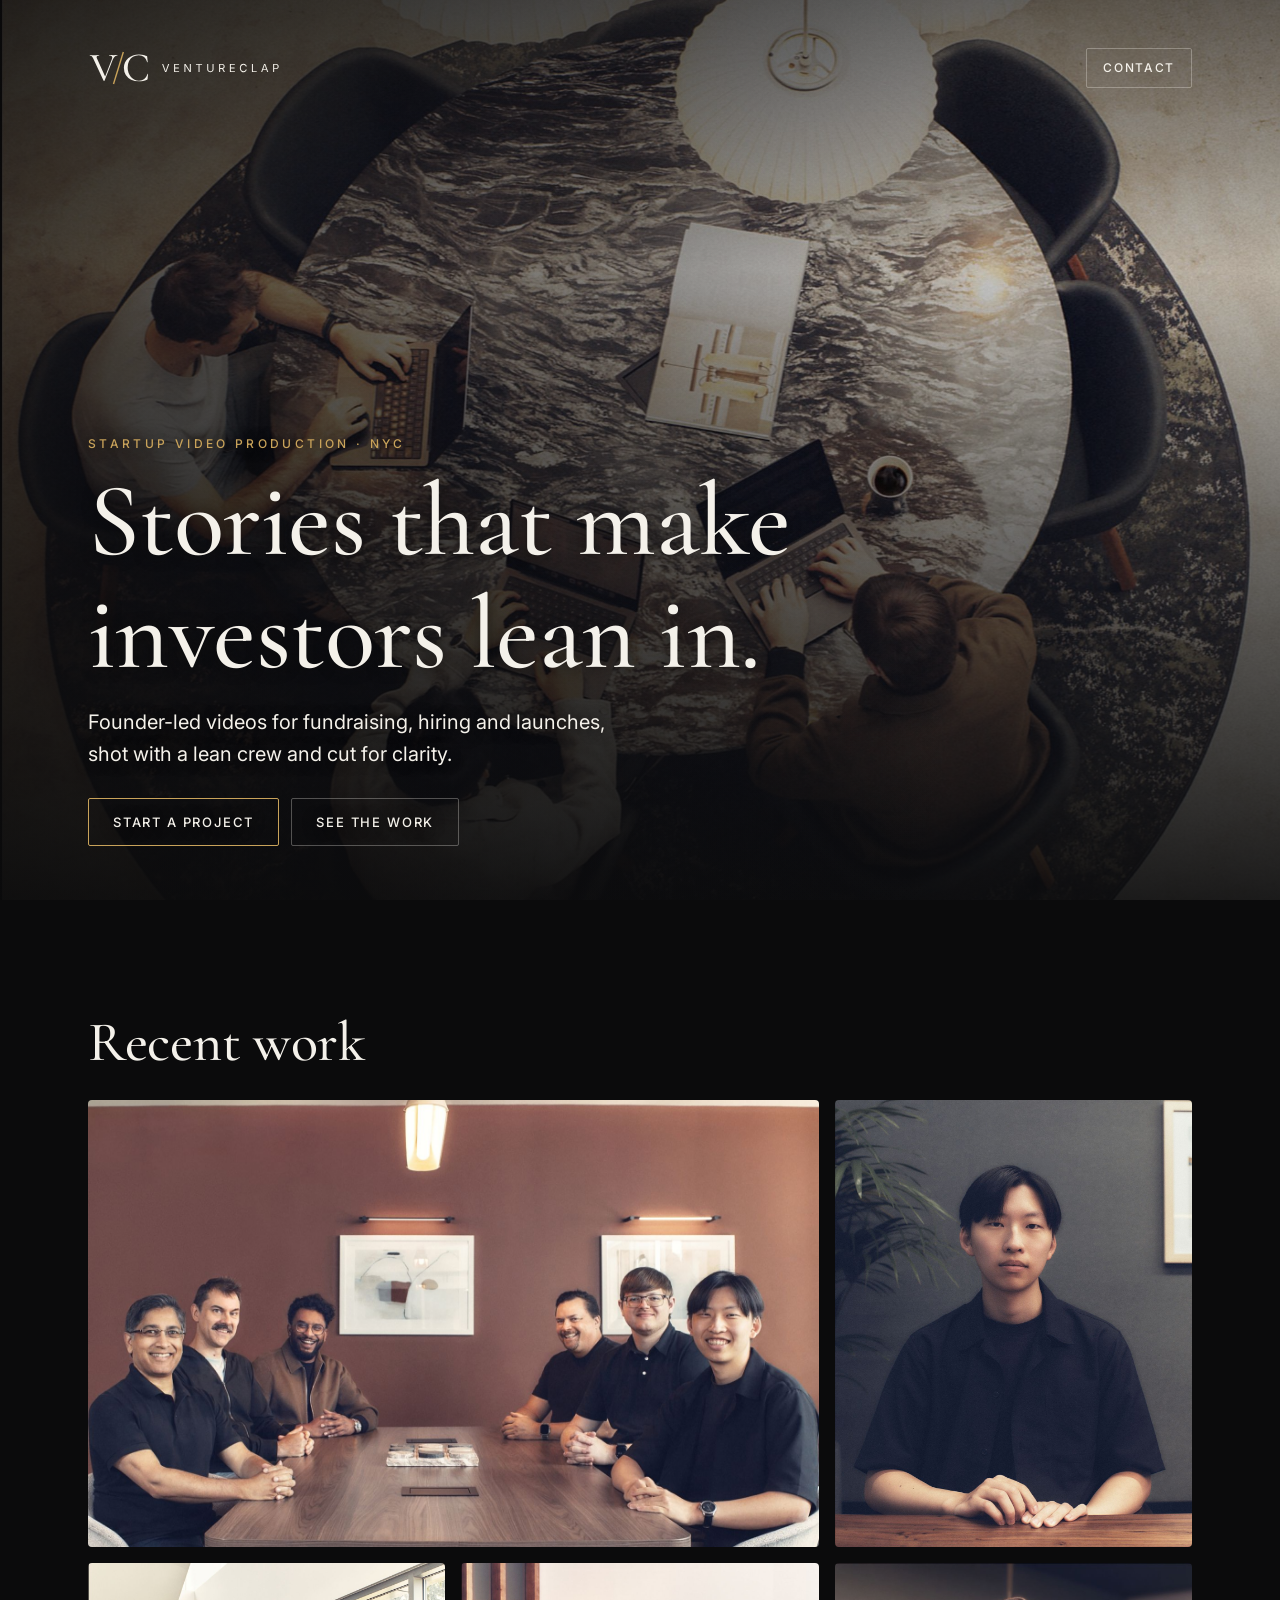
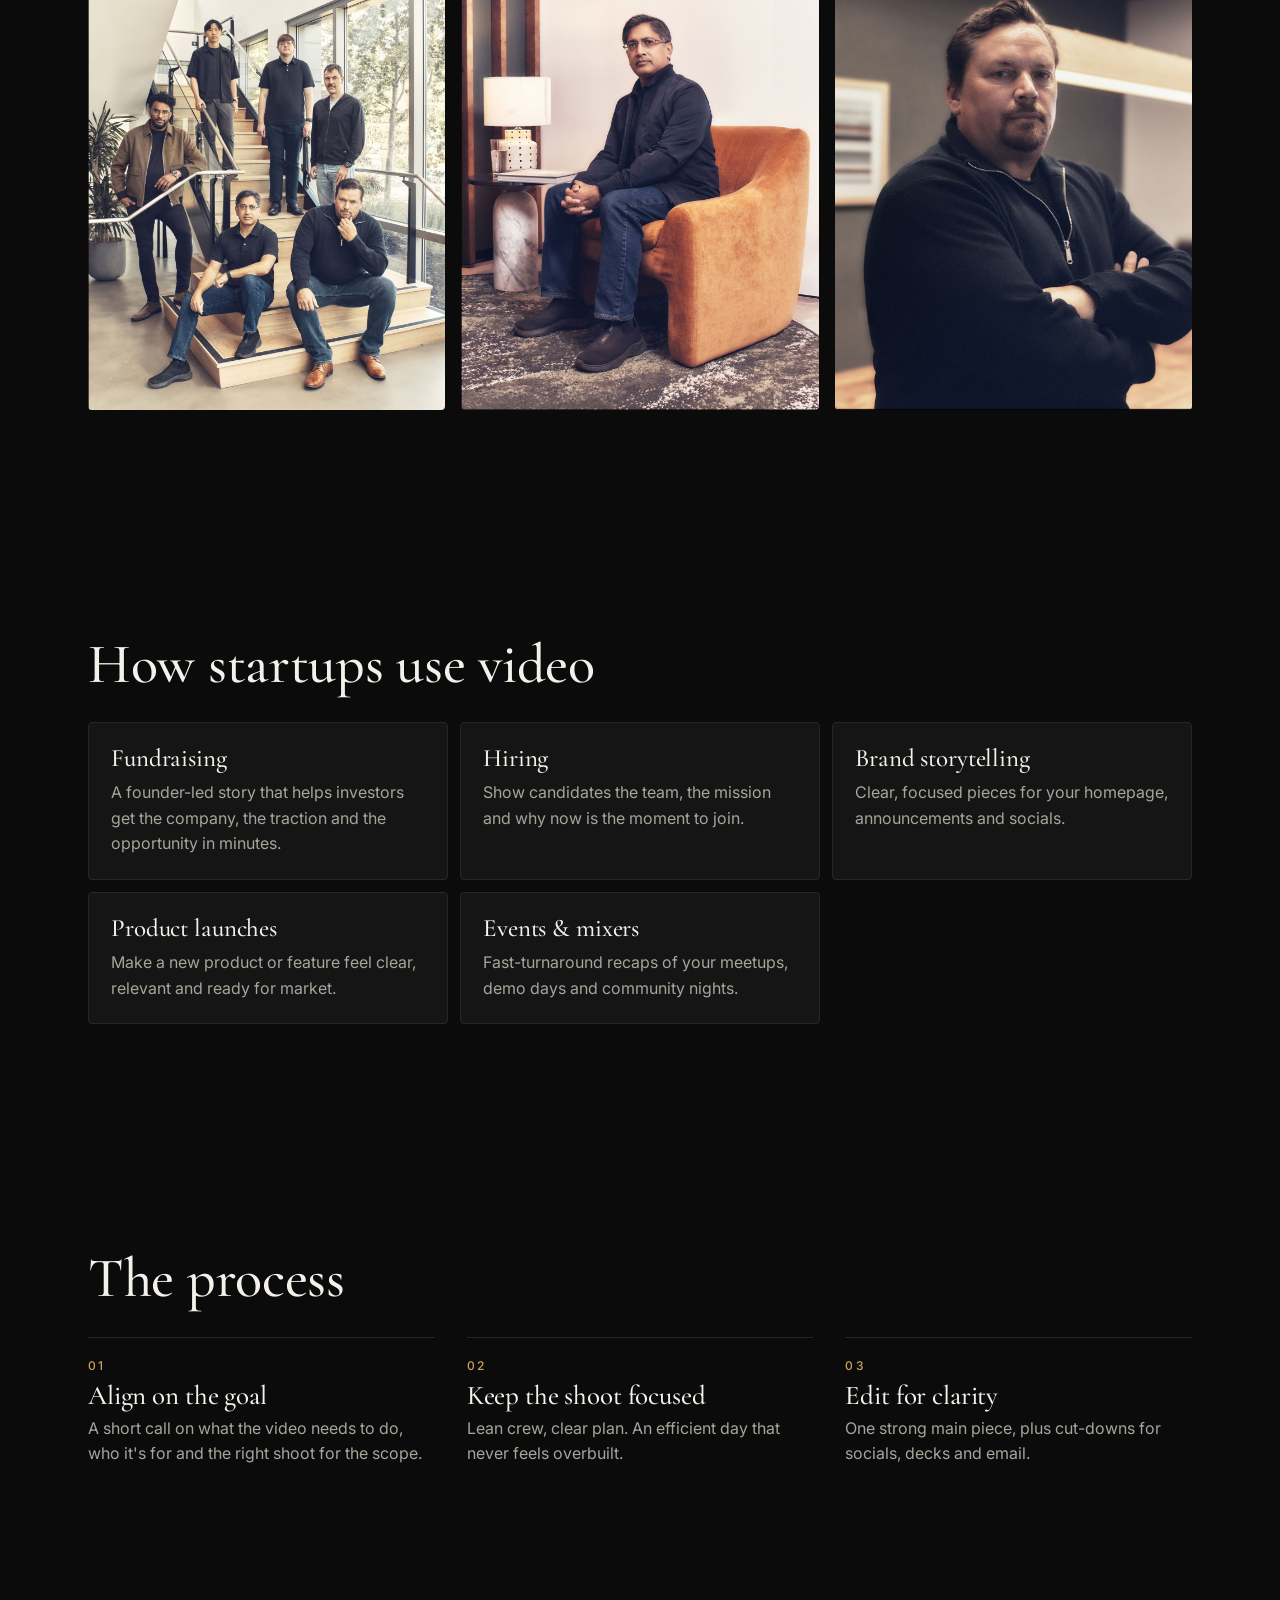
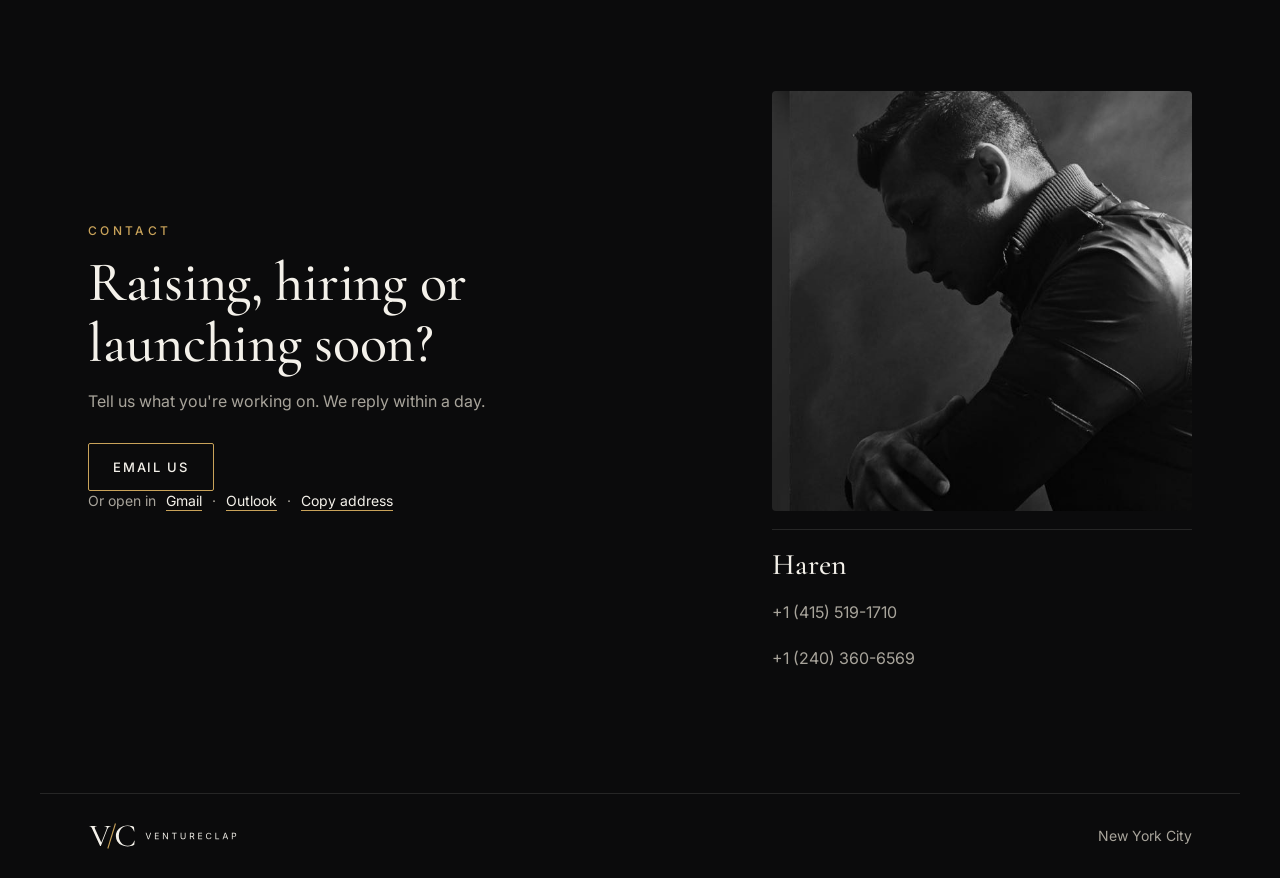
==== commit c39068eb: "Contact: add Gmail, Outlook and copy-address fallbacks mailto links do nothing on computers without " ====
--- a/index.html
+++ b/index.html
@@ -24,7 +24,7 @@
   <link rel="preconnect" href="https://fonts.googleapis.com">
   <link rel="preconnect" href="https://fonts.gstatic.com" crossorigin>
   <link href="https://fonts.googleapis.com/css2?family=Cormorant+Garamond:ital,wght@0,500;1,500&family=Inter:wght@400;500&display=swap" rel="stylesheet">
-  <link rel="stylesheet" href="styles.css?v=12">
+  <link rel="stylesheet" href="styles.css?v=13">
 </head>
 <body>
   <a class="skip" href="#work">Skip to work</a>
@@ -93,6 +93,16 @@
         <h2>Raising, hiring or launching soon?</h2>
         <p>Tell us what you're working on. We reply within a day.</p>
         <a class="btn btn-primary" href="mailto:sahilb777@gmail.com?subject=VentureClap%20project%20inquiry">Email us</a>
+        <!-- Fallbacks for computers with no email app set up (mailto links do nothing there) -->
+        <p class="email-alt">
+          Or open in
+          <a href="https://mail.google.com/mail/?view=cm&amp;fs=1&amp;to=sahilb777@gmail.com&amp;su=VentureClap%20project%20inquiry" target="_blank" rel="noopener">Gmail</a>
+          <span aria-hidden="true">·</span>
+          <a href="https://outlook.live.com/mail/0/deeplink/compose?to=sahilb777@gmail.com&amp;subject=VentureClap%20project%20inquiry" target="_blank" rel="noopener">Outlook</a>
+          <span aria-hidden="true">·</span>
+          <button type="button" class="copy-email" data-email="sahilb777@gmail.com">Copy address</button>
+          <span class="copy-status" role="status" aria-live="polite"></span>
+        </p>
       </div>
       <figure class="contact-card">
         <img src="assets/haren.jpg" width="640" height="641" alt="Black and white portrait of Haren" loading="lazy">
@@ -118,6 +128,6 @@
     <button class="lb-next" aria-label="Next photo">›</button>
   </div>
 
-  <script src="script.js?v=7" defer></script>
+  <script src="script.js?v=8" defer></script>
 </body>
 </html>
--- a/styles.css
+++ b/styles.css
@@ -114,6 +114,14 @@
 /* Contact */
 .contact { display: grid; gap: 40px; align-items: center; }
 .contact-copy > p:not(.eyebrow) { color: var(--muted); margin: -12px 0 28px; max-width: 420px; }
+.email-alt { display: flex; flex-wrap: wrap; align-items: center; gap: 4px 10px; margin: 18px 0 0; color: var(--muted); font-size: 14px; }
+.email-alt a, .copy-email {
+  color: var(--text); text-decoration: underline; text-decoration-color: var(--accent); text-underline-offset: 4px;
+  min-height: 44px; display: inline-flex; align-items: center;
+}
+.copy-email { background: none; border: 0; padding: 0; font: inherit; cursor: pointer; }
+.email-alt a:hover, .copy-email:hover { color: var(--accent); }
+.copy-status { color: var(--accent); }
 .contact-card { margin: 0; max-width: 420px; width: 100%; }
 .contact-card img { width: 100%; height: auto; aspect-ratio: 1; object-fit: cover; border-radius: var(--radius); }
 .contact-card figcaption { display: flex; flex-direction: column; gap: 2px; padding-top: 18px; border-top: 1px solid var(--line); margin-top: 18px; }
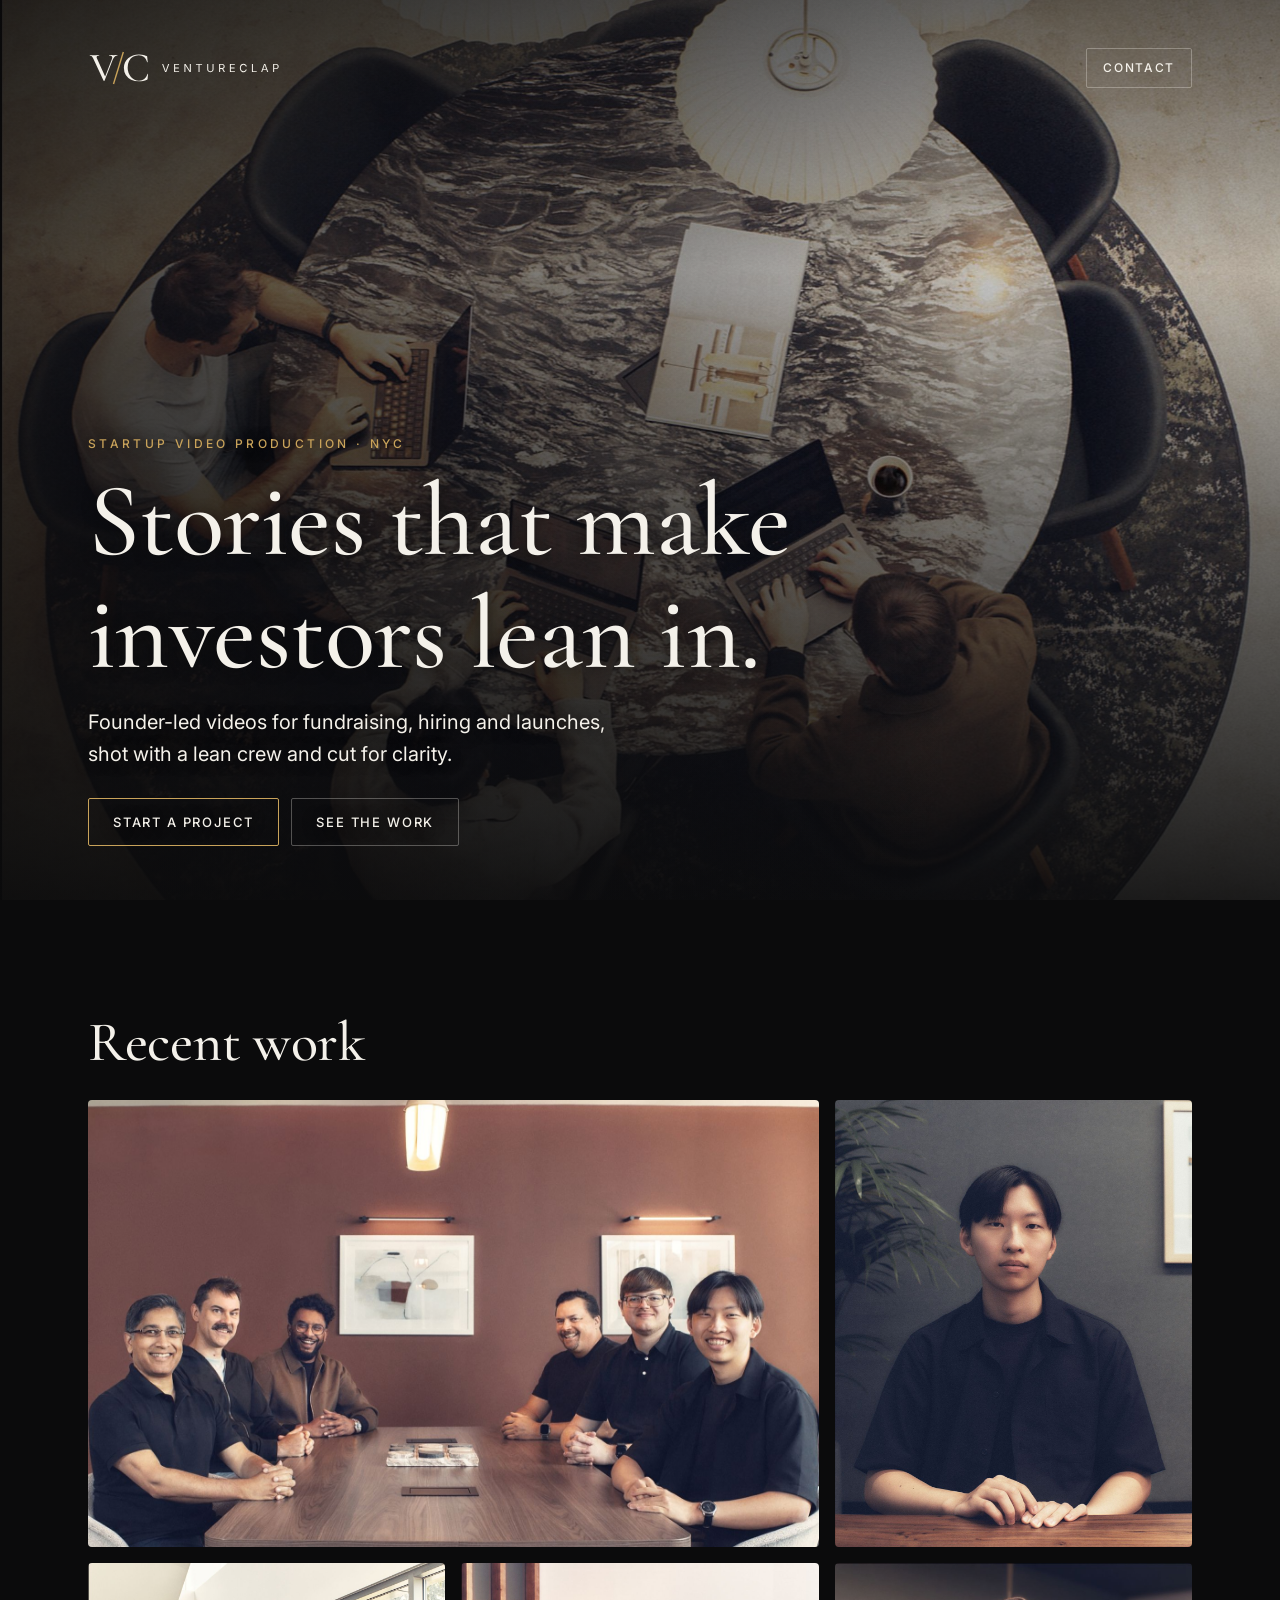
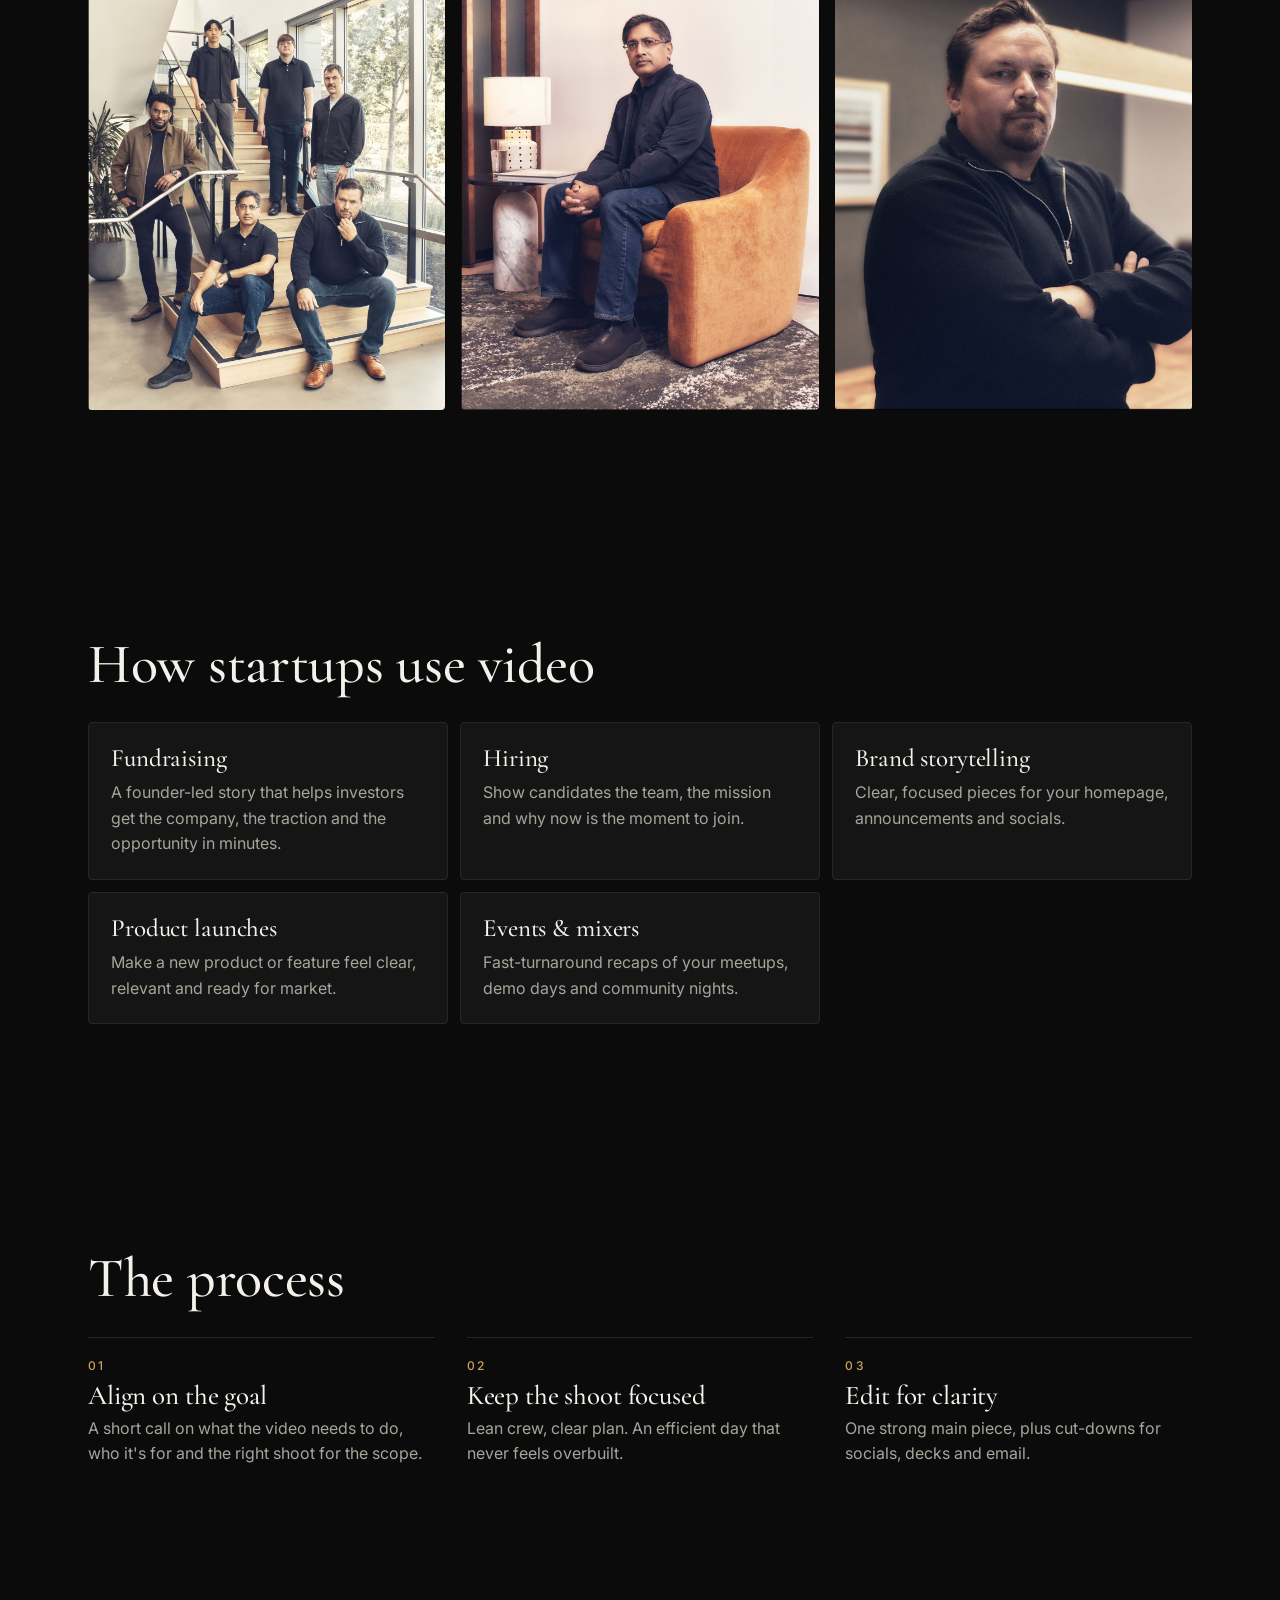
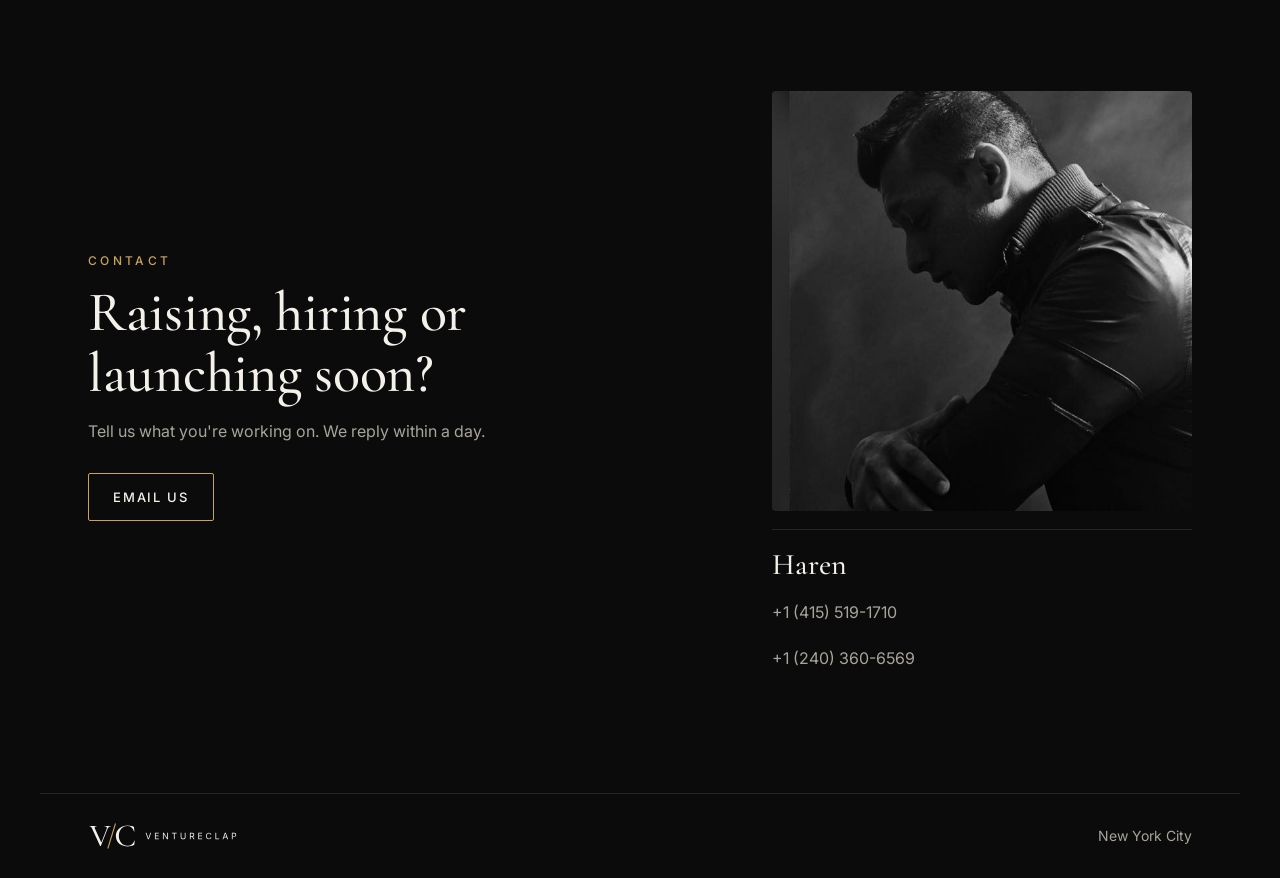
==== commit fa909c4e: "Contact: Email us opens Gmail compose directly; drop extra link row Co-Authored-By: Claude Opus 5.5 " ====
--- a/index.html
+++ b/index.html
@@ -24,7 +24,7 @@
   <link rel="preconnect" href="https://fonts.googleapis.com">
   <link rel="preconnect" href="https://fonts.gstatic.com" crossorigin>
   <link href="https://fonts.googleapis.com/css2?family=Cormorant+Garamond:ital,wght@0,500;1,500&family=Inter:wght@400;500&display=swap" rel="stylesheet">
-  <link rel="stylesheet" href="styles.css?v=13">
+  <link rel="stylesheet" href="styles.css?v=14">
 </head>
 <body>
   <a class="skip" href="#work">Skip to work</a>
@@ -92,17 +92,7 @@
         <p class="eyebrow">Contact</p>
         <h2>Raising, hiring or launching soon?</h2>
         <p>Tell us what you're working on. We reply within a day.</p>
-        <a class="btn btn-primary" href="mailto:sahilb777@gmail.com?subject=VentureClap%20project%20inquiry">Email us</a>
-        <!-- Fallbacks for computers with no email app set up (mailto links do nothing there) -->
-        <p class="email-alt">
-          Or open in
-          <a href="https://mail.google.com/mail/?view=cm&amp;fs=1&amp;to=sahilb777@gmail.com&amp;su=VentureClap%20project%20inquiry" target="_blank" rel="noopener">Gmail</a>
-          <span aria-hidden="true">·</span>
-          <a href="https://outlook.live.com/mail/0/deeplink/compose?to=sahilb777@gmail.com&amp;subject=VentureClap%20project%20inquiry" target="_blank" rel="noopener">Outlook</a>
-          <span aria-hidden="true">·</span>
-          <button type="button" class="copy-email" data-email="sahilb777@gmail.com">Copy address</button>
-          <span class="copy-status" role="status" aria-live="polite"></span>
-        </p>
+        <a class="btn btn-primary" href="https://mail.google.com/mail/?view=cm&amp;fs=1&amp;to=sahilb777@gmail.com&amp;su=VentureClap%20project%20inquiry" target="_blank" rel="noopener">Email us</a>
       </div>
       <figure class="contact-card">
         <img src="assets/haren.jpg" width="640" height="641" alt="Black and white portrait of Haren" loading="lazy">
@@ -128,6 +118,6 @@
     <button class="lb-next" aria-label="Next photo">›</button>
   </div>
 
-  <script src="script.js?v=8" defer></script>
+  <script src="script.js?v=9" defer></script>
 </body>
 </html>
--- a/styles.css
+++ b/styles.css
@@ -114,14 +114,6 @@
 /* Contact */
 .contact { display: grid; gap: 40px; align-items: center; }
 .contact-copy > p:not(.eyebrow) { color: var(--muted); margin: -12px 0 28px; max-width: 420px; }
-.email-alt { display: flex; flex-wrap: wrap; align-items: center; gap: 4px 10px; margin: 18px 0 0; color: var(--muted); font-size: 14px; }
-.email-alt a, .copy-email {
-  color: var(--text); text-decoration: underline; text-decoration-color: var(--accent); text-underline-offset: 4px;
-  min-height: 44px; display: inline-flex; align-items: center;
-}
-.copy-email { background: none; border: 0; padding: 0; font: inherit; cursor: pointer; }
-.email-alt a:hover, .copy-email:hover { color: var(--accent); }
-.copy-status { color: var(--accent); }
 .contact-card { margin: 0; max-width: 420px; width: 100%; }
 .contact-card img { width: 100%; height: auto; aspect-ratio: 1; object-fit: cover; border-radius: var(--radius); }
 .contact-card figcaption { display: flex; flex-direction: column; gap: 2px; padding-top: 18px; border-top: 1px solid var(--line); margin-top: 18px; }
